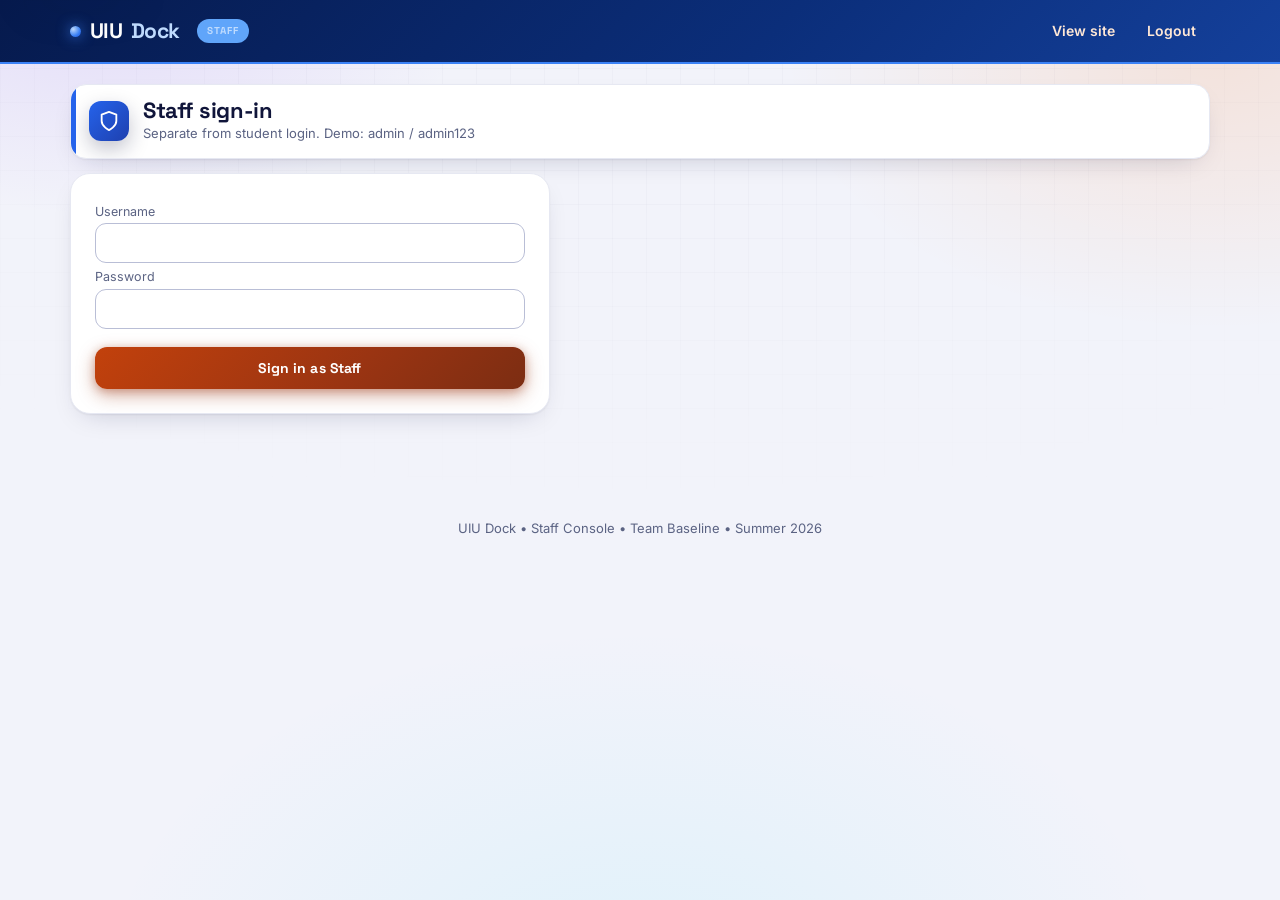
==== frontend/admin.html @ cf9f7a95 "Initial commit: UIU Dock frontend prototype + docs" ====
<!DOCTYPE html><html lang="en"><head><meta charset="UTF-8"><meta name="viewport" content="width=device-width,initial-scale=1">
<title>Staff Console - UIU Dock</title>
<meta name="description" content="Separate staff console for UIU Dock moderation.">
<meta name="theme-color" content="#061A4D">
<link rel="preconnect" href="https://fonts.googleapis.com"><link rel="preconnect" href="https://fonts.gstatic.com" crossorigin>
<link href="https://fonts.googleapis.com/css2?family=Inter:wght@400;500;600;700&family=Space+Grotesk:wght@500;600;700&display=swap" rel="stylesheet">
<link rel="stylesheet" href="css/styles.css"></head><body class="pg-admin">
<a class="skip-link" href="#main">Skip to content</a>
<header class="topbar"><div class="topbar-inner"><div class="logo">UIU <span>Dock</span><span class="staff-tag">Staff</span></div>
<button class="nav-toggle" onclick="toggleNav()" aria-label="Toggle navigation" aria-expanded="false" aria-controls="mainNav">☰ Menu</button>
<nav class="nav" id="mainNav" aria-label="Staff"><a href="index.html">View site</a><a href="admin.html" class="active" aria-current="page">Console</a><a href="#" onclick="doLogout();return false;">Logout</a></nav></div></header>
<main class="wrap" id="main">
<div id="gate"></div>
<div id="dash" style="display:none">
<div class="page-head"><div class="icon-badge ib-admin"><svg viewBox="0 0 24 24" fill="none" stroke="currentColor" stroke-width="2" stroke-linecap="round" stroke-linejoin="round"><path d="M12 22s8-4 8-10V5l-8-3-8 3v7c0 6 8 10 8 10z"/></svg></div><div><h1>Staff Console</h1><p class="meta" id="who"></p></div></div>
<div class="admin-tabs" role="tablist" aria-label="Moderation areas">
<button data-tab="overview" class="active" onclick="tab('overview')">Overview</button>
<button data-tab="resources" onclick="tab('resources')">Resources <span class="count" id="cRes">0</span></button>
<button data-tab="rooms" onclick="tab('rooms')">Study Rooms <span class="count" id="cRoom">0</span></button>
<button data-tab="chats" onclick="tab('chats')">Help Chats <span class="count" id="cChat">0</span></button>
<button data-tab="reports" onclick="tab('reports')">Reports <span class="count" id="cRep">0</span></button>
<button data-tab="users" onclick="tab('users')">Users <span class="count" id="cUser">0</span></button>
</div>
<section class="admin-pane active" id="pane-overview">
<h2>Overview</h2>
<div class="stat-grid" id="stats" data-reveal></div>
<h2>Needs attention</h2>
<div class="att-grid" id="att"></div>
<h2>Recent activity</h2>
<ul class="recent-list" id="recent"></ul>
<h2>Trust &amp; safety</h2>
<div class="att-grid" id="safety"></div>
<div class="undo-row" style="margin-top:14px"><button class="btn ghost" onclick="askReset()">Reset Demo Data</button></div>
</section>
<section class="admin-pane" id="pane-resources">
<h2>Resource moderation</h2>
<p class="meta">Approve student uploads, remove outdated content.</p>
<h2>Pending uploads</h2>
<div class="tbl-wrap"><table class="tbl"><caption>Student uploads awaiting approval</caption><thead><tr><th scope="col">Title</th><th scope="col">Course</th><th scope="col">By</th><th scope="col">Action</th></tr></thead><tbody id="mod"></tbody></table></div>
<h2>Published resources</h2>
<div class="tbl-wrap"><table class="tbl"><caption>Live resources — remove outdated or reported items</caption><thead><tr><th scope="col">Title</th><th scope="col">Course</th><th scope="col">By</th><th scope="col">⬇</th><th scope="col">Action</th></tr></thead><tbody id="all"></tbody></table></div>
</section>
<section class="admin-pane" id="pane-rooms">
<h2>Study room moderation</h2>
<p class="meta">Close full, stale or reported rooms.</p>
<div class="tbl-wrap"><table class="tbl"><caption>All study rooms</caption><thead><tr><th scope="col">Topic</th><th scope="col">Course</th><th scope="col">Host</th><th scope="col">Joined</th><th scope="col">Action</th></tr></thead><tbody id="roomRows"></tbody></table></div>
</section>
<section class="admin-pane" id="pane-chats">
<h2>Help chat moderation</h2>
<p class="meta">Flagged messages first — review, remove, ban, mute or dismiss. Full per-course history below.</p>
<div id="flagCards"></div>
<h2>All course chats</h2>
<div id="chatMods"></div>
</section>
<section class="admin-pane" id="pane-reports">
<h2>Reports inbox</h2>
<p class="meta">Filed by students from Resources, Rooms and Help Chats.</p>
<div class="tbl-wrap"><table class="tbl"><caption>Student reports</caption><thead><tr><th scope="col">Kind</th><th scope="col">Item</th><th scope="col">By</th><th scope="col">Reason</th><th scope="col">Status</th><th scope="col">Action</th></tr></thead><tbody id="repRows"></tbody></table></div>
</section>
<section class="admin-pane" id="pane-users">
<h2>User moderation</h2>
<p class="meta">Suspend abusers (blocks uploads, joins, chat) or wipe a user's content.</p>
<div class="tbl-wrap"><table class="tbl"><caption>Contributors seen in demo data</caption><thead><tr><th scope="col">Name</th><th scope="col">Resources</th><th scope="col">Rooms</th><th scope="col">Msgs</th><th scope="col">Status</th><th scope="col">Action</th></tr></thead><tbody id="userRows"></tbody></table></div>
</section>
</div></main>
<div class="footer">UIU Dock • Staff Console • Team Baseline • Summer 2026</div><div class="toast" id="toast" role="status" aria-live="polite"></div>
<script src="js/seed.js"></script><script src="js/store.js"></script>
<script>document.documentElement.classList.add('js');
let db=getDB(),lastDeleted=null;
function tab(name){
  document.querySelectorAll('.admin-tabs button').forEach(b=>b.classList.toggle('active',b.dataset.tab===name));
  document.querySelectorAll('.admin-pane').forEach(p=>p.classList.toggle('active',p.id==='pane-'+name));
}
function paint(){
  db=getDB();
  const gate=document.getElementById('gate'),dash=document.getElementById('dash');
  if(isAdmin()){
    gate.innerHTML='';dash.style.display='block';
    document.getElementById('who').textContent='Signed in as Administrator (staff only).';
    renderAll();
  } else if(db.user&&db.user.role==='student'){
    dash.style.display='none';
    gate.innerHTML=`<div class="page-head"><div class="icon-badge ib-admin"><svg viewBox="0 0 24 24" fill="none" stroke="currentColor" stroke-width="2" stroke-linecap="round" stroke-linejoin="round"><path d="M12 22s8-4 8-10V5l-8-3-8 3v7c0 6 8 10 8 10z"/></svg></div><div><h1>Restricted</h1><p class="meta">Students cannot access the staff console.</p></div></div>
    <div class="empty"><h2>Access denied</h2><p>Your student account (${escapeHTML(db.user.name)}) has no staff access.</p><a class="btn" href="index.html">Back to Home</a> <button class="btn ghost" onclick="doSwitch()">Switch account</button></div>`;
  } else {
    dash.style.display='none';
    gate.innerHTML=`<div class="page-head"><div class="icon-badge ib-admin"><svg viewBox="0 0 24 24" fill="none" stroke="currentColor" stroke-width="2" stroke-linecap="round" stroke-linejoin="round"><path d="M12 22s8-4 8-10V5l-8-3-8 3v7c0 6 8 10 8 10z"/></svg></div><div><h1>Staff sign-in</h1><p class="meta">Separate from student login. Demo: admin / admin123</p></div></div>
    <div class="card" style="max-width:480px"><label class="meta" for="au">Username</label><input id="au" autocomplete="username"><div class="err" id="eA"></div>
    <label class="meta" for="ap">Password</label><input id="ap" type="password" autocomplete="current-password"><div class="err" id="eP"></div>
    <div class="modal-actions"><button class="btn btn-block" onclick="doAdminLogin()">Sign in as Staff</button></div></div>`;
  }
}
function doAdminLogin(){const u=document.getElementById('au').value.trim(),p=document.getElementById('ap').value;
  showErr('eA',u?'':'Enter username.');showErr('eP',p?'':'Enter password.');if(!u||!p)return;
  if(adminLogin(u,p)){toast('Welcome, Staff');paint();}else{showErr('eP','Invalid staff credentials.');}}
function counts(){
  const pend=db.resources.filter(r=>r.status==='pending').length;
  const open=db.reports.filter(r=>r.status==='open').length;
  const msgs=Object.values(db.msgs).flat().length;
  document.getElementById('cRes').textContent=pend;
  document.getElementById('cRoom').textContent=db.rooms.length;
  document.getElementById('cChat').textContent=msgs;
  document.getElementById('cRep').textContent=open;
  document.getElementById('cUser').textContent=collectUsers().length;
}
function renderAll(){
  db=getDB();if(!isAdmin())return;counts();
  const totDl=db.resources.reduce((s,r)=>s+r.dl,0);
  document.getElementById('stats').innerHTML=`<div class="stat"><b>${db.resources.length}</b><small>Resources</small></div><div class="stat"><b>${totDl}</b><small>Downloads</small></div><div class="stat"><b>${db.rooms.length}</b><small>Rooms</small></div><div class="stat"><b>${Object.values(db.msgs).flat().length}</b><small>Chat Msgs</small></div>`;
  const pendN=db.resources.filter(r=>r.status==='pending').length;
  const openN=db.reports.filter(r=>r.status==='open').length;
  const mutedN=Object.keys(db.muted||{}).filter(k=>isMuted(k)).length;
  document.getElementById('att').innerHTML=`
   <div class="att-card"><b>${pendN}</b><small>Pending uploads</small><br><button class="btn small" onclick="tab('resources')">Review →</button></div>
   <div class="att-card"><b>${openN}</b><small>Open reports</small><br><button class="btn small" onclick="tab('reports')">Open inbox →</button></div>
   <div class="att-card"><b>${db.suspended.length+mutedN}</b><small>Suspended / muted users</small><br><button class="btn small" onclick="tab('users')">Manage →</button></div>`;
  const recent=[];
  [...db.resources].slice(-3).reverse().forEach(r=>recent.push(`<b>${escapeHTML(r.t)}</b> <small>resource by ${escapeHTML(r.by)} • ${escapeHTML(r.status)}</small>`));
  [...db.rooms].slice(-2).reverse().forEach(r=>recent.push(`<b>${escapeHTML(r.t)}</b> <small>room by ${escapeHTML(r.host)} • ${r.joined}/${r.cap}</small>`));
  [...db.reports].slice(0,2).forEach(r=>recent.push(`<b>Report</b> <small>${escapeHTML(r.kind)} — ${escapeHTML(r.label)} (${escapeHTML(r.status)})</small>`));
  document.getElementById('recent').innerHTML=recent.map(x=>`<li>${x}</li>`).join('')||'<li>No activity yet.</li>';
  const flaggedNames=[...new Set(db.reports.filter(r=>r.status==='open'&&r.kind==='message').map(r=>offenderOf(r).name))];
  document.getElementById('safety').innerHTML=`
   <div class="att-card"><b>${flaggedNames.length}</b><small>Flagged chatters</small><br><button class="btn small" onclick="tab('chats')">Moderate →</button></div>
   <div class="att-card"><b>${mutedN}</b><small>Muted (timed)</small><br><button class="btn small" onclick="tab('users')">Review →</button></div>
   <div class="att-card"><b>${db.audit.length}</b><small>Audit log entries</small><br><button class="btn small" onclick="tab('chats')">View trails →</button></div>`;
  renderFlags();
  const pend=db.resources.filter(r=>r.status==='pending');
  document.getElementById('mod').innerHTML=pend.map(r=>`<tr><td>${escapeHTML(r.t)}</td><td>${escapeHTML(r.c)}</td><td>${escapeHTML(r.by)}</td><td class="mod-row"><button class="btn small" onclick="ap(${r.id})">Approve</button> <button class="btn small ghost" onclick="askRj(${r.id})">Reject</button></td></tr>`).join('')||'<tr><td colspan="4">Queue empty — student uploads will appear here.</td></tr>';
  const live=db.resources.filter(r=>r.status==='approved');
  document.getElementById('all').innerHTML=live.map(r=>`<tr><td>${escapeHTML(r.t)}</td><td>${escapeHTML(r.c)}</td><td>${escapeHTML(r.by)}</td><td>${r.dl}</td><td class="mod-row"><button class="btn small ghost" onclick="delRes(${r.id})">Remove</button></td></tr>`).join('')||'<tr><td colspan="5">No published resources.</td></tr>';
  document.getElementById('roomRows').innerHTML=db.rooms.map(r=>`<tr><td>${escapeHTML(r.t)}</td><td>${escapeHTML(r.c)}</td><td>${escapeHTML(r.host)}</td><td>${r.joined}/${r.cap}</td><td class="mod-row"><button class="btn small ghost" onclick="delRoom(${r.id})">Close room</button></td></tr>`).join('')||'<tr><td colspan="5">No rooms.</td></tr>';
  document.getElementById('chatMods').innerHTML=db.courses.map(c=>{
    const list=db.msgs[c.code]||[];
    return `<details class="chat-mod"><summary>${escapeHTML(c.code)} — ${escapeHTML(c.title)} (${list.length} msgs)</summary>
    ${list.map(m=>msgCard(c.code,m)).join('')||'<div class="empty"><h2>No messages</h2><p>Nothing in this course chat yet.</p></div>'}
    ${list.length?`<div style="padding:4px 14px 14px"><button class="btn small ghost" onclick="clearChat('${c.code}')">Clear whole chat</button></div>`:''}</details>`;
  }).join('');
function msgCard(course,m){
  const acc=db.accounts.find(a=>a.name.toLowerCase()===String(m.u).toLowerCase());
  const trust=trustOf(m.u);
  const logs=db.audit.filter(a=>(a.target||'').toLowerCase().indexOf(String(m.u).toLowerCase())>-1);
  return `<div class="flag-card slim">
   <div class="flag-user"><span class="avatar">${escapeHTML(String(m.u).trim().charAt(0).toUpperCase())}</span>
    <span class="flag-name">${escapeHTML(m.u)}</span><span class="flag-alias">(${acc?'SID: '+escapeHTML(acc.sid):'Unverified alias'})</span><span class="flag-trust">Trust Score: ${trust}/100</span><span class="flag-time">${escapeHTML(m.t)}</span></div>
   <div class="flag-quote">${escapeHTML(m.x)}</div>
   <div class="flag-actions">
    <button class="btn small" onclick="delMsg('${course}','${m.id}')">Remove Message</button>
    <button class="btn small navy" onclick="banUserMsg('${course}','${m.id}')">Ban ${escapeHTML(String(m.u).split(' ')[0])}</button>
    <button class="btn small pale" onclick="muteUserMsg('${course}','${m.id}')">Mute (7 Days)</button>
   </div>
   <details class="audit-logs"><summary>Audit Trail (${logs.length} log${logs.length===1?'':'s'})</summary>
    <ul>${logs.map(l=>`<li><b>${escapeHTML(l.action)}</b> — ${escapeHTML(l.target)} <small>• ${escapeHTML(l.by)} • ${escapeHTML(l.at)}</small></li>`).join('')||'<li>No logs for this user yet.</li>'}</ul>
   </details></div>`;
}
function banUserMsg(course,id){const m=(db.msgs[course]||[]).find(x=>String(x.id)===String(id));if(!m)return;
  if(!confirm('Ban '+m.u+'? They lose upload/join/chat access.'))return;
  if(!db.suspended.includes(m.u))db.suspended.push(m.u);
  logAudit('Banned user',m.u+' @ '+course);saveDB(db);renderAll();toast(m.u+' banned');}
function muteUserMsg(course,id){const m=(db.msgs[course]||[]).find(x=>String(x.id)===String(id));if(!m)return;
  if(!confirm('Mute '+m.u+' for 7 days? They can read but not send.'))return;
  muteUser(m.u,7);saveDB(db);renderAll();toast(m.u+' muted 7 days');}
  document.getElementById('repRows').innerHTML=db.reports.map(r=>`<tr class="${r.status==='open'?'report-open':'report-done'}"><td>${escapeHTML(r.kind)}</td><td>${escapeHTML(r.label)}${r.course?' ('+escapeHTML(r.course)+')':''}</td><td>${escapeHTML(r.by)}</td><td>${escapeHTML(r.reason)}</td><td><span class="badge ${r.status==='open'?'pend':'ok'}">${escapeHTML(r.status)}</span></td><td class="mod-row">${r.status==='open'?`<button class="btn small" onclick="resolveRep('${r.id}')">Resolve</button>`:''}<button class="btn small ghost" onclick="delRep('${r.id}')">Delete</button></td></tr>`).join('')||'<tr><td colspan="6">No reports. Students can file them from Resources, Rooms and Help Chats.</td></tr>';
  const users=collectUsers();
  document.getElementById('userRows').innerHTML=users.map(u=>{const susp=db.suspended.includes(u.name);
    return `<tr><td>${escapeHTML(u.name)}</td><td>${u.res}</td><td>${u.rooms}</td><td>${u.msgs}</td><td><span class="badge ${susp?'pend':'ok'}">${susp?'suspended':'active'}</span></td><td class="mod-row">${susp?`<button class="btn small" onclick="unsuspend('${escapeHTML(u.name)}')">Unsuspend</button>`:`<button class="btn small ghost" onclick="suspend('${escapeHTML(u.name)}')">Suspend</button>`} <button class="btn small ghost" onclick="wipeUser('${escapeHTML(u.name)}')">Wipe content</button></td></tr>`;}).join('')||'<tr><td colspan="6">No contributors yet.</td></tr>';
}
function collectUsers(){
  const map={};
  db.resources.forEach(r=>{map[r.by]=map[r.by]||{name:r.by,res:0,rooms:0,msgs:0};map[r.by].res++;});
  db.rooms.forEach(r=>{map[r.host]=map[r.host]||{name:r.host,res:0,rooms:0,msgs:0};map[r.host].rooms++;});
  Object.values(db.msgs).flat().forEach(m=>{map[m.u]=map[m.u]||{name:m.u,res:0,rooms:0,msgs:0};map[m.u].msgs++;});
  return Object.values(map).filter(u=>u.name!=='Administrator').sort((a,b)=>(b.res+b.rooms+b.msgs)-(a.res+a.rooms+a.msgs));
}
let flagCache=[];
function offenderOf(rep){
  const list=db.msgs[rep.course]||[];
  const m=rep.refId!=null?list.find(x=>String(x.id)===String(rep.refId)):null;
  if(m)return {name:m.u,text:m.x};
  const name=(rep.label||'Unknown').split(':')[0].trim()||'Unknown';
  return {name,text:(rep.label||'').split(':').slice(1).join(':').trim()||rep.label};
}
function flagCategory(reason){
  const s=(reason||'').toLowerCase();
  if(/leak|cheat|dishonest|exam|unfair|plagiar|answer key/.test(s))return 'ACADEMIC DISHONESTY & UNFAIR MEANS';
  if(/spam|advert|promo|telegram|dm me/.test(s))return 'SPAM & SOLICITATION';
  if(/abus|harass|hate|threat|slur/.test(s))return 'HARASSMENT & ABUSE';
  return 'FLAGGED CONTENT';
}
function renderFlags(){
  const groups={};
  db.reports.filter(r=>r.status==='open'&&r.kind==='message').forEach(r=>{
    const key=(r.course||'?')+'|'+(r.refId!=null?r.refId:r.label);
    (groups[key]=groups[key]||{course:r.course,refId:r.refId,items:[]}).items.push(r);
  });
  flagCache=Object.values(groups);
  document.getElementById('flagCards').innerHTML=flagCache.map((g,i)=>{
    const o=offenderOf(g.items[0]);
    const acc=db.accounts.find(a=>a.name.toLowerCase()===o.name.toLowerCase());
    const trust=trustOf(o.name);
    const when=g.items.map(x=>x.at).filter(Boolean).pop()||'recently';
    const logs=db.audit.filter(a=>(a.target||'').toLowerCase().indexOf(o.name.toLowerCase())>-1);
    return `<div class="flag-card">
     <div class="flag-head"><span class="flag-cat">⚠ REPORT: ${flagCategory(g.items[0].reason)}</span><span class="flag-n">${g.items.length} Flag Report${g.items.length>1?'s':''}</span><span class="flag-time">${escapeHTML(when)}</span></div>
     <div class="flag-user"><span class="flag-noentry"><svg viewBox="0 0 24 24" fill="none" stroke="currentColor" stroke-width="2" stroke-linecap="round" stroke-linejoin="round"><circle cx="12" cy="12" r="10"/><line x1="4.9" y1="4.9" x2="19.1" y2="19.1"/></svg></span>
      <span class="flag-name">${escapeHTML(o.name)}</span><span class="flag-alias">(${acc?'SID: '+escapeHTML(acc.sid):'Unverified alias'})</span><span class="flag-trust">Trust Score: ${trust}/100</span></div>
     <div class="flag-quote">${escapeHTML(o.text||'(message unavailable)')}</div>
     <div class="flag-actions">
      <button class="btn small" onclick="flagRemove(${i})">Remove Message</button>
      <button class="btn small navy" onclick="flagBan(${i})">Ban ${escapeHTML(o.name.split(' ')[0])}</button>
      <button class="btn small pale" onclick="flagMute(${i})">Mute (7 Days)</button>
      <button class="btn small linklike" onclick="flagDismiss(${i})">Dismiss False Alarm</button>
     </div>
     <details class="audit-logs"><summary>Audit Trail (${logs.length} log${logs.length===1?'':'s'})</summary>
      <ul>${logs.map(l=>`<li><b>${escapeHTML(l.action)}</b> — ${escapeHTML(l.target)} <small>• ${escapeHTML(l.by)} • ${escapeHTML(l.at)}</small></li>`).join('')||'<li>No logs for this user yet.</li>'}</ul>
     </details></div>`;
  }).join('')||'<div class="empty"><h2>No flagged messages</h2><p>Student reports on chat messages will appear here as review cards.</p></div>';
}
function flagResolveGroup(g){g.items.forEach(r=>{const x=db.reports.find(y=>String(y.id)===String(r.id));if(x)x.status='resolved';});}
function flagRemove(i){const g=flagCache[i];if(!g)return;const o=offenderOf(g.items[0]);
  if(!confirm('Remove this message from '+(g.course||'chat')+'?'))return;
  if(g.refId!=null&&db.msgs[g.course])db.msgs[g.course]=db.msgs[g.course].filter(x=>String(x.id)!==String(g.refId));
  flagResolveGroup(g);logAudit('Removed flagged message',o.name+' @ '+(g.course||''));saveDB(db);renderAll();toast('Message removed');}
function flagBan(i){const g=flagCache[i];if(!g)return;const o=offenderOf(g.items[0]);
  if(!confirm('Ban '+o.name+'? They lose upload/join/chat access.'))return;
  if(!db.suspended.includes(o.name))db.suspended.push(o.name);
  flagResolveGroup(g);logAudit('Banned user',o.name+' @ '+(g.course||''));saveDB(db);renderAll();toast(o.name+' banned');}
function flagMute(i){const g=flagCache[i];if(!g)return;const o=offenderOf(g.items[0]);
  if(!confirm('Mute '+o.name+' for 7 days? They can read but not send.'))return;
  muteUser(o.name,7);flagResolveGroup(g);saveDB(db);renderAll();toast(o.name+' muted 7 days');}
function flagDismiss(i){const g=flagCache[i];if(!g)return;const o=offenderOf(g.items[0]);
  flagResolveGroup(g);logAudit('Dismissed false alarm',o.name+' @ '+(g.course||''));saveDB(db);renderAll();toast('Dismissed as false alarm');}
function ap(id){const r=db.resources.find(x=>x.id===id);if(!r)return;r.status='approved';logAudit('Approved resource',r.t+' ('+r.c+')');saveDB(db);renderAll();toast('Approved');}
function askRj(id){const r=db.resources.find(x=>x.id===id);if(!r)return;if(!confirm('Reject and remove "'+r.t+'"?'))return;
  db.resources=db.resources.filter(x=>x.id!==id);logAudit('Rejected resource',r.t+' ('+r.c+')');saveDB(db);renderAll();toast('Rejected/removed');}
function delRes(id){const r=db.resources.find(x=>x.id===id);if(!r)return;if(!confirm('Remove "'+r.t+'" from the hub?'))return;
  lastDeleted={type:'res',item:r};db.resources=db.resources.filter(x=>x.id!==id);logAudit('Removed resource',r.t);saveDB(db);renderAll();toast('Resource removed',undoDel);}
function delRoom(id){const r=db.rooms.find(x=>x.id===id);if(!r)return;if(!confirm('Close room "'+r.t+'"? Members lose access.'))return;
  lastDeleted={type:'room',item:r};db.rooms=db.rooms.filter(x=>x.id!==id);logAudit('Closed room',r.t+' ('+r.c+')');saveDB(db);renderAll();toast('Room closed',undoDel);}
function delMsg(course,id){const list=db.msgs[course]||[];const m=list.find(x=>String(x.id)===String(id));if(!m)return;if(!confirm('Delete this message from '+course+'?'))return;
  db.msgs[course]=list.filter(x=>String(x.id)!==String(id));logAudit('Removed message',m.u+' @ '+course);saveDB(db);renderAll();toast('Message deleted');}
function clearChat(course){if(!confirm('Clear ALL messages in '+course+'?'))return;
  db.msgs[course]=[];logAudit('Cleared chat',course);saveDB(db);renderAll();toast('Chat cleared');}
function resolveRep(id){const r=db.reports.find(x=>String(x.id)===String(id));if(r){r.status='resolved';logAudit('Resolved report',r.kind+': '+r.label);saveDB(db);renderAll();}}
function delRep(id){db.reports=db.reports.filter(x=>String(x.id)!==String(id));saveDB(db);renderAll();}
function suspend(name){if(!confirm('Suspend '+name+'? They cannot upload, join or chat.'))return;
  if(!db.suspended.includes(name))db.suspended.push(name);logAudit('Suspended user',name);saveDB(db);renderAll();toast(name+' suspended');}
function unsuspend(name){db.suspended=db.suspended.filter(x=>x!==name);logAudit('Reinstated user',name);saveDB(db);renderAll();toast(name+' reinstated');}
function wipeUser(name){if(!confirm('Delete ALL content by '+name+' (resources, rooms, messages)?'))return;
  lastDeleted={type:'user',name,snapshot:JSON.stringify(db)};db.resources=db.resources.filter(r=>r.by!==name);
  db.rooms=db.rooms.filter(r=>r.host!==name);
  Object.keys(db.msgs).forEach(c=>{db.msgs[c]=db.msgs[c].filter(m=>m.u!==name);});
  saveDB(db);renderAll();toast('Content wiped',undoDel);}
function undoDel(){if(!lastDeleted)return;
  if(lastDeleted.type==='res')db.resources.unshift(lastDeleted.item);
  else if(lastDeleted.type==='room')db.rooms.unshift(lastDeleted.item);
  else if(lastDeleted.type==='user'){const s=JSON.parse(lastDeleted.snapshot);db.resources=s.resources;db.rooms=s.rooms;db.msgs=s.msgs;}
  lastDeleted=null;saveDB(db);renderAll();}
function doLogout(){logout();location.href='index.html';}
function doSwitch(){logout();paint();window.scrollTo(0,0);}
function askReset(){if(!isAdmin())return;if(!confirm('Reset all demo data? This clears LocalStorage.'))return;localStorage.removeItem('uiu_dock_v1');location.reload();}
paint();
const io=new IntersectionObserver(es=>es.forEach(e=>{if(e.isIntersecting){e.target.classList.add('in');io.unobserve(e.target);}}),{threshold:.1});
document.querySelectorAll('[data-reveal]').forEach(el=>io.observe(el));
</script></body></html>
---- frontend/css/styles.css ----
/* UIU Dock — Aurora Dock world. Deep navy + aurora mesh, glass topbar, glowing CTAs. */
:root{
  --navy-950:#070B1F; --navy-900:#0B1026; --navy-800:#151C42; --navy-700:#1E2660;
  --ink:#10153A; --ink2:#2A3160; --muted:#5B6383; --line:#E6E8F2;
  --bg:#F2F3FA; --card:#FFFFFF;
  --orange:#FF6A00; --orange-2:#FF3D5A; --orange-btn:#D9480F; --orange-btn-h:#A63608;
  --violet:#7C3AED; --cyan:#38E1FF; --peach:#FFF3E8; --peach-line:#F5C99B;
  --accent-soft:#FFC79A;
  --radius:20px; --radius-s:14px;
  --ease:cubic-bezier(.16,1,.3,1);
  --dur-fast:150ms; --dur-state:220ms; --dur-view:380ms; --dur-focal:700ms;
  --shadow-s:0 1px 2px rgba(16,21,58,.06),0 10px 28px -14px rgba(16,21,58,.25);
  --shadow-m:0 2px 4px rgba(16,21,58,.06),0 20px 48px -18px rgba(16,21,58,.30);
  --shadow-glow:0 8px 24px rgba(255,106,0,.35),0 2px 8px rgba(255,61,90,.25);
}
*{box-sizing:border-box;margin:0;padding:0}
html{scroll-behavior:smooth}
html.js [data-reveal]{opacity:0;transform:translateY(16px);filter:blur(6px)}
html.js [data-reveal].in{opacity:1;transform:none;filter:blur(0);transition:opacity .6s var(--ease),transform .6s var(--ease),filter .6s var(--ease)}
body{font-family:'Inter','Segoe UI',system-ui,-apple-system,Roboto,Arial,sans-serif;background:var(--bg);color:var(--ink);line-height:1.6;min-height:100vh;position:relative}
h1,h2,h3,.logo,.btn{font-family:'Space Grotesk','Inter','Segoe UI',system-ui,sans-serif}
/* ambient aurora wash behind everything */
body::before{content:"";position:fixed;inset:0;z-index:-2;pointer-events:none;
  background:
    radial-gradient(640px 420px at 8% -4%,rgba(124,58,237,.14),transparent 60%),
    radial-gradient(720px 460px at 95% 6%,rgba(255,106,0,.12),transparent 60%),
    radial-gradient(900px 600px at 50% 110%,rgba(56,225,255,.10),transparent 60%),
    var(--bg);}
body::after{content:"";position:fixed;inset:0;z-index:-1;pointer-events:none;opacity:.5;
  background-image:linear-gradient(rgba(16,21,58,.045) 1px,transparent 1px),linear-gradient(90deg,rgba(16,21,58,.045) 1px,transparent 1px);
  background-size:34px 34px;mask-image:radial-gradient(90% 60% at 50% 0%,#000 30%,transparent 100%)}
a{color:inherit;text-decoration:none;text-underline-offset:3px}
::selection{background:var(--navy-900);color:#FFD9B5}
:focus-visible{outline:3px solid var(--orange);outline-offset:2px;border-radius:6px}
input,select,textarea{caret-color:var(--orange-btn)}
*::-webkit-scrollbar{width:10px;height:10px}
*::-webkit-scrollbar-thumb{background:#232B5E;border-radius:99px;border:2px solid var(--bg)}
*::-webkit-scrollbar-track{background:transparent}

/* ---------- topbar: solid UIU orange ---------- */
.topbar{background:#A63608;color:#fff;position:sticky;top:0;z-index:50;border-bottom:1px solid #7C2D12;transition:box-shadow var(--dur-state) var(--ease),background var(--dur-state) var(--ease)}
.topbar.scrolled{box-shadow:0 12px 32px rgba(124,45,18,.42)}
.topbar-inner{max-width:1180px;margin:auto;display:flex;align-items:center;gap:14px;padding:12px 20px}
.logo{font-weight:800;font-size:21px;letter-spacing:-.03em;display:flex;align-items:center;gap:9px;color:#fff}
.logo::before{content:"";width:11px;height:11px;border-radius:50%;background:#fff;box-shadow:0 0 0 4px rgba(255,255,255,.28)}
.logo span{color:#FFE4C7;font-weight:700}
.topbar :focus-visible{outline-color:#fff}
.nav{display:flex;gap:4px;margin-left:auto;flex-wrap:wrap;align-items:center}
.nav a{position:relative;padding:8px 14px;border-radius:99px;font-size:14px;font-weight:600;color:#FFE8D6;transition:background var(--dur-fast) var(--ease),color var(--dur-fast) var(--ease),transform var(--dur-fast) var(--ease)}
.nav a:hover{background:rgba(255,255,255,.16);color:#fff}
.nav a:active{transform:scale(.97)}
.nav a.active{background:rgba(255,255,255,.22);color:#fff;box-shadow:inset 0 0 0 1px rgba(255,255,255,.55)}
.nav a.active::after{content:"";position:absolute;left:50%;bottom:4px;transform:translateX(-50%);width:14px;height:3px;border-radius:99px;background:#fff}
.nav-toggle{display:none;background:rgba(255,255,255,.12);color:#fff;border:1px solid rgba(255,255,255,.35);border-radius:10px;padding:8px 12px;font-size:14px;margin-left:auto;cursor:pointer}

/* ---------- buttons ---------- */
.btn{display:inline-flex;align-items:center;gap:8px;background:linear-gradient(135deg,#C2410C 0%,#9A3412 60%,#7C2D12 100%);color:#fff;border:0;border-radius:12px;padding:12px 20px;font-weight:700;font-size:14px;letter-spacing:.01em;cursor:pointer;box-shadow:0 6px 18px rgba(154,52,18,.4),0 2px 8px rgba(154,52,18,.3);transition:transform var(--dur-fast) var(--ease),box-shadow var(--dur-fast) var(--ease),filter var(--dur-fast) var(--ease)}
.btn:hover{transform:translateY(-2px);filter:saturate(1.08);box-shadow:0 10px 26px rgba(154,52,18,.5),0 2px 8px rgba(154,52,18,.3)}
.btn:active{transform:translateY(0) scale(.98);box-shadow:0 4px 12px rgba(255,106,0,.3)}
.btn.ghost{background:#fff;color:var(--ink);border:1px solid var(--line);box-shadow:var(--shadow-s)}
.btn.ghost:hover{border-color:var(--peach-line);box-shadow:var(--shadow-m)}
.btn.light{background:rgba(255,255,255,.12);border:1px solid rgba(255,255,255,.25);box-shadow:none;backdrop-filter:blur(6px)}
.btn.light:hover{background:rgba(255,255,255,.2);box-shadow:0 10px 26px rgba(0,0,0,.3)}
.btn.small{padding:8px 14px;font-size:13px;border-radius:10px}
.btn:disabled{opacity:.55;cursor:not-allowed;transform:none!important}

/* ---------- layout ---------- */
.wrap{max-width:1180px;margin:auto;padding:36px 20px 70px}
.wrap h1{font-size:clamp(32px,4vw,46px);font-weight:700;letter-spacing:-.03em;line-height:1.06;margin:10px 0 8px;text-wrap:balance}
.wrap>h1+p.meta{font-size:15px;max-width:68ch;color:var(--muted)}
.wrap>h1::after{content:"";display:block;width:64px;height:5px;border-radius:99px;margin-top:12px;background:linear-gradient(90deg,var(--orange),var(--orange-2),var(--violet))}
.hero h1::after{display:none}
.wrap h2{font-size:22px;font-weight:700;letter-spacing:-.02em;margin:36px 0 12px;text-wrap:balance}

/* ---------- hero: aurora command deck ---------- */
.hero{position:relative;overflow:hidden;background:linear-gradient(160deg,#0A0F2B 0%,#141B4D 55%,#1D1450 100%);color:#fff;border-radius:26px;padding:56px 44px;display:grid;grid-template-columns:1.12fr .88fr;gap:36px;margin-bottom:30px;border:1px solid rgba(255,255,255,.1);box-shadow:0 30px 80px -20px rgba(7,11,31,.6);isolation:isolate}
.hero::before{content:"";position:absolute;inset:0;z-index:-1;
  background:
    radial-gradient(480px 340px at 12% 8%,rgba(255,106,0,.4),transparent 65%),
    radial-gradient(520px 380px at 85% 15%,rgba(124,58,237,.45),transparent 65%),
    radial-gradient(600px 420px at 55% 110%,rgba(56,225,255,.22),transparent 65%);}
.hero::after{content:"";position:absolute;inset:0;z-index:-1;opacity:.35;
  background-image:linear-gradient(rgba(255,255,255,.07) 1px,transparent 1px),linear-gradient(90deg,rgba(255,255,255,.07) 1px,transparent 1px);
  background-size:32px 32px;mask-image:radial-gradient(80% 90% at 30% 20%,#000,transparent 75%)}
.hero-spot{position:absolute;inset:0;z-index:0;pointer-events:none;opacity:0;transition:opacity .4s var(--ease);background:radial-gradient(320px 320px at var(--mx,30%) var(--my,30%),rgba(255,180,120,.22),transparent 65%)}
.hero:hover .hero-spot{opacity:1}
.orb{position:absolute;border-radius:50%;filter:blur(60px);z-index:0;pointer-events:none;mix-blend-mode:screen}
.orb-a{width:260px;height:260px;left:-60px;top:-70px;background:rgba(255,106,0,.5);animation:drift 13s ease-in-out infinite alternate}
.orb-b{width:320px;height:320px;right:-70px;top:6%;background:rgba(124,58,237,.5);animation:drift 17s ease-in-out infinite alternate-reverse}
.orb-c{width:200px;height:200px;left:44%;bottom:-80px;background:rgba(56,225,255,.32);animation:drift 15s ease-in-out infinite alternate}
@keyframes drift{from{transform:translate3d(0,0,0) scale(1)}to{transform:translate3d(36px,28px,0) scale(1.12)}}
.hero>div:first-child{position:relative;z-index:1;animation:dock-rise var(--dur-focal) var(--ease) both}
.hero h1{font-size:clamp(40px,5.2vw,64px);line-height:1;letter-spacing:-.04em;margin:0 0 14px;max-width:13ch}
.hero h1 span{color:#FFC79A}
.hero h1 em{font-style:normal;background:linear-gradient(92deg,#FFB25E,#FF5E3A 60%,#C86BFF);-webkit-background-clip:text;background-clip:text;color:transparent}
.hero p{color:#D6DAF5;max-width:54ch;font-size:16.5px}
.hero-cta{display:flex;gap:12px;flex-wrap:wrap;margin-top:22px}
.hero-meta{display:flex;align-items:center;gap:10px;flex-wrap:wrap;margin-top:20px;font-size:13px;color:#B9BFE3}
.live-dot{width:8px;height:8px;border-radius:50%;background:#4ADE80;box-shadow:0 0 0 4px rgba(74,222,128,.18),0 0 12px rgba(74,222,128,.8);animation:pulse-dot 2s ease-in-out infinite}
@keyframes pulse-dot{50%{box-shadow:0 0 0 7px rgba(74,222,128,.08),0 0 12px rgba(74,222,128,.8)}}
.hero-card{position:relative;z-index:1;background:#FFFFFF;color:var(--ink);border-radius:18px;padding:24px;box-shadow:0 24px 60px rgba(0,0,0,.35);backdrop-filter:blur(10px);animation:dock-settle var(--dur-focal) var(--ease) 90ms both;overflow:hidden}
.hero-card::before{content:"";position:absolute;top:0;left:24px;right:24px;height:2px;background:linear-gradient(90deg,var(--orange),var(--orange-2),var(--violet),var(--cyan));opacity:.8;border-radius:99px}
.hero-card h2{font-size:12px;font-weight:700;letter-spacing:.1em;text-transform:uppercase;color:var(--muted);margin:0 0 12px;display:flex;align-items:center;gap:8px}

/* status pill (not an eyebrow — used inline, never above a heading) */
.pill{display:inline-flex;align-items:center;gap:7px;background:#fff;border:1px solid var(--line);color:var(--ink2);font-size:12px;font-weight:700;letter-spacing:.02em;padding:7px 13px;border-radius:99px;box-shadow:var(--shadow-s)}
.pill i{width:7px;height:7px;border-radius:50%;background:var(--orange);box-shadow:0 0 10px rgba(255,106,0,.8);font-style:normal}

/* ---------- stats: connected instrument strip ---------- */
.stat-grid{display:grid;grid-template-columns:repeat(4,1fr);gap:0;margin:22px 0 10px;background:var(--card);border:1px solid var(--line);border-radius:18px;overflow:hidden;box-shadow:var(--shadow-s)}
.stat{padding:20px 22px;position:relative;background:var(--card)}
.stat+.stat{border-left:1px solid var(--line)}
.stat::after{content:"";position:absolute;left:22px;top:16px;width:26px;height:4px;border-radius:99px;background:linear-gradient(90deg,var(--orange),var(--orange-2));opacity:.9}
.stat:nth-child(2)::after{background:linear-gradient(90deg,var(--violet),#B388FF)}
.stat:nth-child(3)::after{background:linear-gradient(90deg,#0EA5E9,var(--cyan))}
.stat:nth-child(4)::after{background:linear-gradient(90deg,#10B981,#6EE7B7)}
.stat b{font-size:36px;font-weight:700;letter-spacing:-.03em;line-height:1;display:block;margin-top:10px;font-variant-numeric:tabular-nums}
.stat small{color:var(--muted);font-size:13px;font-weight:600}

/* ---------- pillars: three distinct instruments, not triplets ---------- */
.grid3{display:grid;grid-template-columns:repeat(3,1fr);gap:18px;margin-top:16px}
.card{background:var(--card);border:1px solid var(--line);border-radius:var(--radius);padding:24px;position:relative;overflow:hidden;box-shadow:var(--shadow-s);transition:transform 180ms var(--ease),box-shadow 180ms var(--ease),border-color 180ms var(--ease)}
.card::before{content:"";position:absolute;top:0;left:24px;right:24px;height:2px;border-radius:99px;opacity:.85}
.card.p-hub::before{background:linear-gradient(90deg,var(--orange),var(--orange-2))}
.card.p-room::before{background:linear-gradient(90deg,var(--violet),#B388FF)}
.card.p-help::before{background:linear-gradient(90deg,#0EA5E9,var(--cyan))}
.card:hover{transform:translateY(-4px);box-shadow:var(--shadow-m);border-color:#F3C79B}
.card h2,.card h3{font-size:19px;margin:0}
.card-head{display:flex;align-items:center;gap:13px;margin:4px 0 10px}
.card-head h2,.card-head h3{margin:0}
.card p{color:var(--ink2);font-size:14px;max-width:46ch}
.icon-badge{width:44px;height:44px;border-radius:13px;display:grid;place-items:center;color:#fff;box-shadow:0 8px 20px rgba(16,21,58,.25);flex:none}
.icon-badge svg{width:22px;height:22px}
.ib-hub{background:linear-gradient(135deg,#FF7A1A,#D63A4E)}
.ib-room{background:linear-gradient(135deg,#7C3AED,#4F46E5)}
.ib-help{background:linear-gradient(135deg,#0284C7,#22D3EE)}
.ib-admin{background:linear-gradient(135deg,#2563EB,#1E40AF)}
.card .mini-row{display:flex;gap:8px;flex-wrap:wrap;margin:12px 0 16px}

/* ---------- toolbar / inputs ---------- */
.toolbar{display:flex;gap:10px;flex-wrap:wrap;margin:16px 0;align-items:center}
.toolbar input{flex:1 1 180px;min-width:0}
.toolbar select{flex:0 1 200px;min-width:140px}
.toolbar .filters{flex:1;min-width:0}
input,select,textarea{border:1px solid #B9BED6;border-radius:11px;padding:11px 13px;font-size:14px;width:100%;background:#fff;color:var(--ink);transition:border-color var(--dur-fast) var(--ease),box-shadow var(--dur-fast) var(--ease)}
input:focus,select:focus,textarea:focus{border-color:var(--orange-btn);box-shadow:0 0 0 4px rgba(255,106,0,.18);outline:none}
input::placeholder,textarea::placeholder{color:#8A91B3}
.err{color:#B91C1C;font-size:13px;font-weight:600;margin-top:4px;display:none}
.err.show{display:block}
.filters{display:grid;grid-template-columns:2fr 1fr 1fr 1fr;gap:10px}
details.filters-box{background:#fff;border:1px solid var(--line);border-radius:14px;padding:12px 16px;margin:12px 0;box-shadow:var(--shadow-s)}
details.filters-box summary{cursor:pointer;font-weight:700;font-size:14px}

/* ---------- resource + room cards ---------- */
.res-grid{display:grid;grid-template-columns:repeat(3,1fr);gap:16px;margin-top:16px}
.res-card{background:#fff;border:1px solid var(--line);border-radius:18px;padding:20px;display:flex;flex-direction:column;gap:11px;box-shadow:var(--shadow-s);position:relative;overflow:hidden;transition:transform 180ms var(--ease),box-shadow 180ms var(--ease),border-color 180ms var(--ease)}
.res-card::before{content:"";position:absolute;top:0;left:20px;right:20px;height:2px;border-radius:99px;background:linear-gradient(90deg,var(--orange),var(--orange-2));opacity:0;transition:opacity 180ms var(--ease)}
.res-card:hover{transform:translateY(-4px);box-shadow:var(--shadow-m);border-color:#F3C79B}
.res-card:hover::before{opacity:1}
/* type identity: icon tile + tinted top edge per resource type */
.res-top{display:flex;align-items:center;gap:11px}
.t-ico{width:40px;height:40px;border-radius:12px;display:grid;place-items:center;color:#fff;flex-shrink:0;box-shadow:0 6px 16px rgba(16,21,58,.22)}
.t-ico svg{width:20px;height:20px}
.t-notes{--tc:#EA580C}.t-notes .t-ico{background:linear-gradient(135deg,#FB923C,#C2410C)}
.t-slides{--tc:#7C3AED}.t-slides .t-ico{background:linear-gradient(135deg,#A78BFA,#6D28D9)}
.t-past{--tc:#0F766E}.t-past .t-ico{background:linear-gradient(135deg,#2DD4BF,#0F766E)}
.t-lab{--tc:#0284C7}.t-lab .t-ico{background:linear-gradient(135deg,#38BDF8,#0369A1)}
.t-link{--tc:#DB2777}.t-link .t-ico{background:linear-gradient(135deg,#F472B6,#BE185D)}
.res-card.t-notes,.res-card.t-slides,.res-card.t-past,.res-card.t-lab,.res-card.t-link{border-top:3px solid var(--tc)}
.res-tags{display:flex;gap:6px;flex-wrap:wrap}
.ver{margin-left:auto;font-size:11px;font-weight:800;color:var(--muted);background:#F1F2F9;border-radius:99px;padding:3px 10px;white-space:nowrap}
.res-by{display:flex;align-items:center;gap:8px}
.avatar{width:26px;height:26px;border-radius:50%;background:var(--navy-900);color:#FFD9B5;font-size:11px;font-weight:800;display:grid;place-items:center;flex-shrink:0}
.res-stats{display:flex;gap:12px;font-size:12.5px;color:var(--muted);font-weight:600}
.res-stats .gold{color:#B45309}
.res-card h2,.res-card h3{font-size:17.5px;line-height:1.3;margin:0}
.tag{font-size:11px;font-weight:700;letter-spacing:.05em;text-transform:uppercase;background:var(--peach);border:1px solid var(--peach-line);color:#7C2D12;padding:4px 11px;border-radius:99px;display:inline-flex;align-items:center;gap:6px}
.tag::before{content:"";width:6px;height:6px;border-radius:50%;background:currentColor;opacity:.7}
.meta{font-size:12.5px;color:var(--muted)}
.actions{display:flex;gap:8px;margin-top:auto;flex-wrap:wrap}
.empty{background:#fff;border:1px dashed #B9BED6;border-radius:16px;padding:30px;text-align:center;margin-top:16px}
.empty h2{margin-bottom:4px}.empty p{color:var(--muted);font-size:14px;margin-bottom:14px}
.rooms-grid{display:grid;grid-template-columns:repeat(2,1fr);gap:16px;margin-top:16px}

/* ---------- modal / toast ---------- */
.modal-bg{position:fixed;inset:0;background:rgba(7,11,31,.6);backdrop-filter:blur(0px);display:flex;align-items:center;justify-content:center;padding:18px;z-index:99;opacity:0;visibility:hidden;pointer-events:none;transition:opacity var(--dur-view) var(--ease),visibility 0s linear var(--dur-view),backdrop-filter var(--dur-view) var(--ease)}
.modal-bg.open{display:flex;opacity:1;visibility:visible;pointer-events:auto;transition:opacity var(--dur-view) var(--ease),backdrop-filter var(--dur-view) var(--ease);backdrop-filter:blur(8px)}
.modal{background:#fff;border-radius:18px;max-width:560px;width:100%;padding:26px;box-shadow:0 32px 80px rgba(7,11,31,.45);border:1px solid var(--line);transform:translateY(16px) scale(.98);filter:blur(6px);opacity:0;transition:transform var(--dur-view) var(--ease),opacity var(--dur-view) var(--ease),filter var(--dur-view) var(--ease)}
.modal-bg.open .modal{transform:none;filter:blur(0);opacity:1}
.modal h2{margin:0 0 8px}.modal label{font-size:13px;font-weight:600;margin:12px 0 5px;display:block}

/* ---------- chat ---------- */
.chat-layout{display:grid;grid-template-columns:290px 1fr;gap:0;border:1px solid var(--line);border-radius:20px;overflow:hidden;background:#fff;min-height:560px;margin-top:16px;box-shadow:var(--shadow-m)}
.course-list{border-right:1px solid var(--line);background:linear-gradient(180deg,#FAFBFF,#F3F4FB);overflow:auto;max-height:640px;padding:8px}
.course-item{padding:13px 15px;border:0;border-radius:12px;cursor:pointer;background:none;width:100%;text-align:left;font:inherit;display:block;position:relative;transition:background 180ms var(--ease),transform 180ms var(--ease),box-shadow 180ms var(--ease)}
.course-item:hover{background:#fff;transform:translateX(2px);box-shadow:var(--shadow-s)}
.course-item:active{transform:scale(.99)}
.course-item.active{background:#fff;box-shadow:inset 0 0 0 1.5px var(--orange),var(--shadow-s)}
.course-item.active::after{content:"";position:absolute;right:12px;top:50%;transform:translateY(-50%);width:8px;height:8px;border-radius:50%;background:var(--orange);box-shadow:0 0 10px rgba(255,106,0,.8)}
.course-item b{font-size:14px;display:block}.course-item small{color:var(--muted)}
.chat-pane{display:flex;flex-direction:column;background:radial-gradient(500px 200px at 80% 0%,rgba(255,106,0,.07),transparent 70%),#fff}
.chat-head{padding:16px 20px;border-bottom:1px solid var(--peach-line);background:linear-gradient(180deg,#FFF7EE,#FFF1E2);transition:background var(--dur-state) var(--ease)}
.chat-head.swapped{animation:chat-swap 280ms var(--ease)}
.msgs{flex:1;padding:18px;overflow:auto;display:flex;flex-direction:column;gap:10px;max-height:460px}
.msg{max-width:76%;padding:10px 14px;border-radius:14px 14px 14px 5px;font-size:14px;background:#ECEEFA;color:#1A2049;box-shadow:0 2px 8px rgba(16,21,58,.08)}
.msg.me{align-self:flex-end;background:linear-gradient(135deg,#C2410C,#9A3412);color:#fff;border-radius:14px 14px 5px 14px;box-shadow:0 8px 20px rgba(154,52,18,.3)}
.msg small{display:block;font-size:11px;opacity:.8;margin-top:3px}
.chat-input{display:flex;gap:8px;padding:12px;border-top:1px solid var(--line);background:#fff}
.toast{position:fixed;bottom:22px;right:22px;background:var(--navy-900);color:#fff;padding:13px 18px;border-radius:12px;border:1px solid rgba(255,255,255,.12);z-index:200;max-width:min(420px,90vw);box-shadow:0 18px 44px rgba(7,11,31,.45);opacity:0;visibility:hidden;transform:translateY(10px) scale(.98);filter:blur(3px);transition:transform var(--dur-state) var(--ease),opacity var(--dur-state) var(--ease),filter var(--dur-state) var(--ease),visibility 0s linear var(--dur-state)}
.toast.show{opacity:1;visibility:visible;transform:none;filter:blur(0)}

/* ---------- tables / misc ---------- */
table.tbl{width:100%;border-collapse:collapse;font-size:14px;background:#fff}
.tbl-wrap{border:1px solid var(--line);border-radius:16px;overflow-x:auto;overflow-y:hidden;margin-top:10px;box-shadow:var(--shadow-s);-webkit-overflow-scrolling:touch}
.tbl-wrap table{min-width:560px}
.tbl th,.tbl td{padding:11px 14px;border-bottom:1px solid var(--line);text-align:left;font-variant-numeric:tabular-nums}
.tbl th{background:var(--navy-900);color:#fff;font-size:12px;text-transform:uppercase;letter-spacing:.06em}
.tbl caption{text-align:left;font-weight:700;padding:10px 14px;background:linear-gradient(90deg,#FFF3E8,#FFE4C7);color:#7C2D12;font-size:13px}
.tbl tbody tr{transition:background 120ms var(--ease)}
.tbl tbody tr:hover{background:var(--peach)}
.badge{font-size:11px;font-weight:700;padding:4px 11px;border-radius:99px;transition:background var(--dur-fast) var(--ease)}
.badge.ok{background:#DCFCE7;color:#14532D}.badge.pend{background:#FEF3C7;color:#78350F}
.footer{text-align:center;color:var(--muted);font-size:13px;padding:34px 18px}
.demo-note{background:#FFFBEB;border:1px dashed #B45309;border-radius:12px;padding:12px 16px;font-size:13px;margin:16px 0;color:#78350F}
.undo-row{display:flex;gap:10px;align-items:center;flex-wrap:wrap;margin-top:18px}
/* ---------- guests: blurred chat + gate banner ---------- */
body.guest .chat-layout{position:relative}
body.guest .msgs,body.guest .course-list{filter:blur(8px);pointer-events:none;user-select:none}
body.guest .chat-input{opacity:.5;pointer-events:none}
.guest-gate{display:none;background:linear-gradient(135deg,#0B1026,#1E2660);color:#fff;border-radius:16px;padding:22px 24px;margin:12px 0;align-items:center;gap:16px;flex-wrap:wrap;box-shadow:var(--shadow-m)}
body.guest .guest-gate{display:flex}
.guest-gate h2{color:#fff;margin:0 0 4px;font-size:18px}
.guest-gate p{color:#C9CDE8;font-size:14px;margin:0}
.guest-gate .btn{flex-shrink:0}
.hero-cta-row{margin-top:14px}
.skip-link{position:absolute;left:12px;top:-48px;z-index:100;background:#fff;color:var(--ink);font-weight:700;font-size:14px;padding:10px 16px;border-radius:10px;border:1px solid var(--line);box-shadow:var(--shadow-m);transition:top 160ms var(--ease)}
.skip-link:focus{top:12px}
.hero-course-row{padding:9px 0;border-bottom:1px solid var(--line)}
.modal-actions{display:flex;gap:10px;flex-wrap:wrap;margin-top:18px}
.btn-block{width:100%;justify-content:center}
.wrap-narrow{max-width:520px}
.msg-name{font-size:12px;display:block}
.chat-filters{display:flex;gap:10px;flex-wrap:wrap;margin:16px 0;align-items:center}
.chat-filters input{flex:1 1 220px;min-width:0}
.room-link{color:#1E2660;font-weight:600;text-decoration:underline;text-underline-offset:3px;overflow-wrap:anywhere}
.room-link:hover{color:var(--orange-btn)}

/* ---------- page head: compact, content-first (no tall banners on subpages) ---------- */
.page-head{display:flex;align-items:center;gap:14px;flex-wrap:wrap;background:var(--card);border:1px solid var(--line);border-radius:16px;padding:14px 18px;margin-bottom:14px;box-shadow:var(--shadow-s);position:relative;overflow:hidden}
.page-head::before{content:"";position:absolute;left:0;top:0;bottom:0;width:5px;background:var(--accent,var(--orange))}
.page-head h1{font-size:22px;margin:0;letter-spacing:-.02em}
.page-head h1::after{display:none}
.page-head .meta{font-size:13px;width:100%}
.page-head .hero-cta{margin-left:auto;display:flex;gap:8px;flex-wrap:wrap}
.page-head .icon-badge{width:40px;height:40px;border-radius:12px}
/* per-page identity */
body.pg-resources{--accent:#EA580C}
body.pg-rooms{--accent:#7C3AED}
body.pg-help{--accent:#0284C7}
body.pg-admin{--accent:#2563EB}
body.pg-login{--accent:#DB2777}
body.pg-rooms .res-card::before,body.pg-rooms .card::before{background:linear-gradient(90deg,#7C3AED,#B388FF)}
body.pg-help .chat-layout{border-top:3px solid #0284C7}
body.pg-admin .tbl th{background:#0B2E7A}
body.pg-login{background:radial-gradient(700px 400px at 50% -5%,rgba(219,39,119,.12),transparent 60%),radial-gradient(700px 420px at 90% 10%,rgba(124,58,237,.12),transparent 60%),var(--bg)}
body[class*="pg-"] .wrap{padding-top:20px}
body.pg-rooms .rooms-grid{grid-template-columns:1fr;max-width:760px}
/* rooms cards use the shared top-accent system (::before), no side border */
body.pg-rooms .card{border-left:1px solid var(--line)}
body.pg-rooms .card .actions{margin-top:14px}
body.pg-resources .res-grid{grid-template-columns:repeat(3,1fr)}
body.pg-resources .toolbar{position:sticky;top:60px;z-index:20;background:#fff;padding:8px 0}
body.pg-help .chat-layout{min-height:62vh}
body.pg-admin .stat-grid{grid-template-columns:repeat(4,1fr)}
body.pg-login .card{border-top:4px solid #DB2777}
/* ---------- staff shell: admin looks nothing like student ---------- */
body.pg-admin{background:linear-gradient(180deg,#061A4D 0%,#0B2E7A 180px,var(--bg) 420px)}
body.pg-admin .topbar{background:linear-gradient(135deg,#061A4D,#0B2E7A 60%,#14409B);border-bottom:2px solid #3B82F6}
body.pg-admin .logo span{color:#BFDBFE}
body.pg-admin .logo::before{background:radial-gradient(circle at 30% 30%,#BFDBFE,#3B82F6 60%,#1D4ED8);box-shadow:0 0 14px rgba(59,130,246,.9)}
.staff-tag{font-size:10px;font-weight:800;letter-spacing:.1em;text-transform:uppercase;background:#60A5FA;color:#061A4D;padding:4px 10px;border-radius:99px;margin-left:8px}
body.pg-admin .nav a.active{background:rgba(59,130,246,.2);box-shadow:inset 0 0 0 1px rgba(59,130,246,.55)}
body.pg-admin .nav a.active::after{background:linear-gradient(90deg,#3B82F6,#93C5FD)}
.admin-tabs{display:flex;gap:8px;flex-wrap:wrap;margin:14px 0}
.admin-tabs button{border:1px solid var(--line);background:#fff;border-radius:99px;padding:9px 16px;font:inherit;font-size:13px;font-weight:700;cursor:pointer;color:var(--ink2)}
.admin-tabs button.active{background:#0B3B37;color:#fff;border-color:#0B3B37}
.admin-tabs button .count{display:inline-block;min-width:22px;background:#BFDBFE;color:#1E40AF;border-radius:99px;font-size:11px;padding:1px 6px;margin-left:6px}
.admin-pane{display:none}.admin-pane.active{display:block;animation:page-in 300ms var(--ease) both}
.mod-row{display:flex;gap:8px;flex-wrap:wrap}
.chat-mod{border:1px solid var(--line);border-radius:14px;background:#fff;margin-bottom:12px;overflow:hidden}
.chat-mod summary{cursor:pointer;padding:12px 16px;font-weight:700;list-style:none}
.chat-mod summary::-webkit-details-marker{display:none}
.chat-mod .mod-msg{display:flex;gap:10px;align-items:flex-start;padding:10px 16px;border-top:1px solid var(--line);font-size:14px}
.chat-mod .mod-msg .txt{flex:1}
.chat-mod .mod-msg small{color:var(--muted)}
/* ---------- flag review cards (site palette: white + orange edge, navy badges) ---------- */
.flag-card{background:#fff;border:1px solid var(--line);border-top:3px solid var(--orange);border-radius:16px;padding:18px 20px;margin-bottom:14px;box-shadow:var(--shadow-s)}
.flag-card.slim{margin:10px 14px;padding:14px 16px}
.flag-head{display:flex;align-items:center;gap:10px;flex-wrap:wrap;font-size:13px}
.flag-cat{background:var(--navy-900);color:#fff;font-weight:800;letter-spacing:.02em;padding:5px 12px;border-radius:7px;font-size:12px}
.flag-n{color:var(--orange-btn-h);font-weight:700;font-family:ui-monospace,Menlo,Consolas,monospace}
.flag-time{margin-left:auto;color:var(--muted);font-family:ui-monospace,Menlo,Consolas,monospace;font-size:12.5px}
.flag-user{display:flex;align-items:center;gap:10px;margin:12px 0 10px;flex-wrap:wrap}
.flag-card.slim .flag-user{margin:0 0 8px}
.flag-noentry{width:38px;height:38px;border-radius:11px;background:var(--peach);color:var(--orange-btn-h);display:grid;place-items:center;flex-shrink:0}
.flag-noentry svg{width:20px;height:20px}
.flag-name{color:var(--ink);font-weight:800;font-size:15px}
.flag-alias{color:var(--muted);font-size:13px}
.flag-trust{background:var(--peach);border:1px solid var(--peach-line);color:#9A3412;font-weight:700;font-size:12.5px;padding:3px 10px;border-radius:7px}
.flag-quote{background:#F6F7FC;border:1px solid var(--line);border-radius:10px;padding:14px 16px;font-size:14px;color:var(--ink);margin-bottom:12px}
.flag-actions{display:flex;gap:8px;flex-wrap:wrap;align-items:center}
.btn.danger{background:linear-gradient(135deg,#DC2626,#991B1B)}
.btn.danger:hover{filter:saturate(1.1)}
.btn.navy{background:linear-gradient(135deg,#1E293B,#0F172A)}
.btn.pale{background:#fff;color:var(--ink);border:1px solid var(--line);box-shadow:none}
.btn.linklike{background:none;border:0;box-shadow:none;color:var(--ink2);font-weight:600;padding:8px 10px}
.audit-logs{margin-top:10px;background:#fff;border:1px solid var(--line);border-radius:10px;padding:10px 14px;font-size:13px}
.audit-logs summary{cursor:pointer;font-weight:700}
.audit-logs li{margin:6px 0 6px 18px;color:var(--ink2)}
.audit-logs small{color:var(--muted)}
/* ---------- overview extras ---------- */
.att-grid{display:grid;grid-template-columns:repeat(3,1fr);gap:14px;margin-top:12px}
.att-card{background:#fff;border:1px solid var(--line);border-radius:14px;padding:16px 18px;box-shadow:var(--shadow-s)}
.att-card b{font-size:26px;display:block;font-variant-numeric:tabular-nums}
.att-card small{color:var(--muted);font-weight:600}
.att-card .btn{margin-top:10px}
.recent-list{background:#fff;border:1px solid var(--line);border-radius:14px;padding:6px 18px;margin-top:10px}
.recent-list li{list-style:none;padding:9px 0;border-bottom:1px solid var(--line);font-size:13.5px}
.recent-list li:last-child{border-bottom:0}
.recent-list small{color:var(--muted)}
@media(max-width:900px){.att-grid{grid-template-columns:1fr}}
.report-open{border-left:4px solid #D97706}
.report-done{opacity:.6}
/* keep large aurora hero ONLY on landing */
.page-hero{position:relative;overflow:hidden;background:linear-gradient(160deg,#0A0F2B 0%,#141B4D 55%,#1D1450 100%);color:#fff;border-radius:22px;padding:34px 30px;margin-bottom:20px;border:1px solid rgba(255,255,255,.1);box-shadow:0 24px 60px -20px rgba(7,11,31,.55);isolation:isolate}
.page-hero::before{content:"";position:absolute;inset:0;z-index:0;background:radial-gradient(420px 280px at 10% 10%,rgba(255,106,0,.38),transparent 65%),radial-gradient(460px 320px at 88% 20%,rgba(124,58,237,.42),transparent 65%),radial-gradient(520px 360px at 55% 115%,rgba(56,225,255,.2),transparent 65%)}
.page-hero::after{content:"";position:absolute;inset:0;z-index:0;opacity:.3;background-image:linear-gradient(rgba(255,255,255,.07) 1px,transparent 1px),linear-gradient(90deg,rgba(255,255,255,.07) 1px,transparent 1px);background-size:30px 30px;mask-image:radial-gradient(75% 90% at 25% 20%,#000,transparent 78%)}
.page-hero>*{position:relative;z-index:1}
.page-hero h1{font-size:clamp(28px,3.6vw,40px);margin:12px 0 6px}
.page-hero h1::after{display:none}
.page-hero .meta{color:#C9CDE8;font-size:14px;max-width:70ch}
.page-hero .hero-cta{margin-top:16px}
.page-hero .orb-a{width:200px;height:200px}.page-hero .orb-b{width:260px;height:260px}.page-hero .orb-c{width:150px;height:150px}
.crumb{display:inline-flex;align-items:center;gap:8px;font-size:12px;font-weight:700;letter-spacing:.08em;text-transform:uppercase;color:#FFC79A;background:rgba(255,255,255,.08);border:1px solid rgba(255,255,255,.16);padding:6px 13px;border-radius:99px}
html.js .page-hero{animation:page-in 480ms var(--ease) both}

/* ---------- authored motion: one focal hero moment + quiet state feedback ---------- */
@keyframes dock-rise{from{opacity:0;transform:translateY(18px);filter:blur(8px)}to{opacity:1;transform:translateY(0);filter:blur(0)}}
@keyframes dock-settle{0%{opacity:0;transform:translateY(20px) scale(.985);filter:blur(10px)}60%{filter:blur(0)}100%{opacity:1;transform:none;filter:blur(0)}}
@keyframes page-in{from{opacity:0;transform:translateY(10px);filter:blur(4px)}to{opacity:1;transform:none;filter:blur(0)}}
@keyframes card-in{from{opacity:0;transform:translateY(12px) scale(.985);filter:blur(5px)}to{opacity:1;transform:none;filter:blur(0)}}
@keyframes msg-in{from{opacity:0;transform:translateY(8px) scale(.98);filter:blur(4px)}to{opacity:1;transform:none;filter:blur(0)}}
@keyframes chat-swap{from{opacity:.3;filter:blur(3px)}to{opacity:1;filter:blur(0)}}
.wrap>h1{animation:page-in 420ms var(--ease) both}
.wrap>h1+p.meta{animation:page-in 420ms var(--ease) 60ms both}
.res-grid>*,.rooms-grid>*,.stat-grid,.grid3>*{animation:card-in 380ms var(--ease) both}
.res-grid>*:nth-child(2){animation-delay:45ms}.res-grid>*:nth-child(3){animation-delay:90ms}.res-grid>*:nth-child(n+4){animation-delay:130ms}
.grid3>*:nth-child(2){animation-delay:70ms}.grid3>*:nth-child(3){animation-delay:140ms}
.msgs>.msg.fresh{animation:msg-in 240ms var(--ease) both}
.modal-bg.open .modal,.toast.show{will-change:transform,opacity}
@media(prefers-reduced-motion:reduce){
  html{scroll-behavior:auto}
  html.js [data-reveal]{opacity:1;transform:none;filter:none}
  .orb,.hero>div:first-child,.hero-card,.wrap>h1,.wrap>h1+p.meta,.res-grid>*,.rooms-grid>*,.grid3>*,.msgs>.msg.fresh,.chat-head.swapped,.live-dot{animation:none!important}
  .btn:hover,.card:hover,.res-card:hover,.course-item:hover{transform:none!important}
  *{transition-duration:1ms!important}
}
@media(max-width:900px){
  .hero{grid-template-columns:1fr;padding:34px 24px}
  .hero h1{font-size:clamp(34px,9vw,44px)}
  .stat-grid{grid-template-columns:1fr 1fr}
  .stat+.stat{border-left:0}.stat:nth-child(even){border-left:1px solid var(--line)}.stat:nth-child(n+3){border-top:1px solid var(--line)}
  .grid3,.res-grid,.rooms-grid{grid-template-columns:1fr}
  .filters{grid-template-columns:1fr}
  .chat-layout{grid-template-columns:1fr}.course-list{max-height:220px}
  .nav{display:none;width:100%;flex-direction:column;align-items:stretch}
  .nav.open{display:flex;animation:card-in 260ms var(--ease) both}
  .nav a{padding:12px 14px}
  .nav-toggle{display:block}
}
@media(max-width:560px){.stat-grid{grid-template-columns:1fr}.stat+.stat{border-left:0;border-top:1px solid var(--line)}}

/* ================= OVERDRIVE: Cinematic Dock =================
   One authored moment: page morph + hero aurora cinema.
   Everything else stays quiet. All enhancements degrade gracefully. */
@view-transition{navigation:auto}
:root{--modal-ox:50%;--modal-oy:22%}
.topbar{view-transition-name:topbar}
.hero{view-transition-name:hero}
.page-head{view-transition-name:page-head}
.hero-card{view-transition-name:hero-card}
/* cross-document root morph: fade + blur + settle (same-document VT uses same keyframes via JS wrapper) */
::view-transition-old(root){animation:vt-out var(--dur-view) var(--ease) both}
::view-transition-new(root){animation:vt-in var(--dur-view) var(--ease) both}
::view-transition-group(topbar){animation-duration:var(--dur-view)}
@keyframes vt-out{from{opacity:1;filter:blur(0);transform:scale(1)}to{opacity:0;filter:blur(10px);transform:scale(.992)}}
@keyframes vt-in{from{opacity:0;filter:blur(10px);transform:translateY(14px) scale(.995)}to{opacity:1;filter:blur(0);transform:none}}
/* dialog morphs from its trigger: origin set from click coords in store.js */
.modal{transform-origin:var(--modal-ox) var(--modal-oy)}
@starting-style{
  .modal-bg.open .modal{opacity:0;transform:translateY(18px) scale(.96);filter:blur(8px)}
  .modal-bg.open{opacity:0;backdrop-filter:blur(0)}
  .toast.show{opacity:0;transform:translateY(10px) scale(.98);filter:blur(3px)}
}
/* scroll progress: thin aurora line under the glass topbar */
.scroll-progress{position:fixed;top:0;left:0;right:0;height:3px;z-index:60;transform-origin:0 50%;transform:scaleX(0);background:linear-gradient(90deg,var(--orange),var(--orange-2),var(--violet),var(--cyan));box-shadow:0 1px 12px rgba(255,106,0,.55)}
@supports (animation-timeline:scroll()){
  .scroll-progress{animation:scrollbar-grow linear both;animation-timeline:scroll();animation-range:0 100%}
  /* hero orbs drift + recede on scroll (CSS-only, no JS) */
  .hero .orb-a{animation:drift 13s ease-in-out infinite alternate,hero-recede linear both;animation-timeline:auto,scroll();animation-range:normal,0 700px}
  .hero .orb-b{animation:drift 17s ease-in-out infinite alternate-reverse,hero-recede linear both;animation-timeline:auto,scroll();animation-range:normal,0 700px}
  .hero{animation:dock-rise var(--dur-focal) var(--ease) both}
}
@keyframes scrollbar-grow{from{transform:scaleX(0)}to{transform:scaleX(1)}}
@keyframes hero-recede{from{opacity:1}to{opacity:.25}}
/* cinematic spotlight follows cursor with a wider, softer wash (position set via rAF in store.js) */
.hero-spot{background:radial-gradient(420px 420px at var(--mx,30%) var(--my,30%),rgba(255,180,120,.26),rgba(200,107,255,.10) 45%,transparent 68%)}
/* tabular numerals stay tabular in animated stats */
.stat b,.tbl td{font-variant-numeric:tabular-nums}
@media(prefers-reduced-motion:reduce){
  ::view-transition-group(*),::view-transition-old(*),::view-transition-new(*){animation:none!important}
  .scroll-progress{display:none}
  .hero-spot{display:none}
}
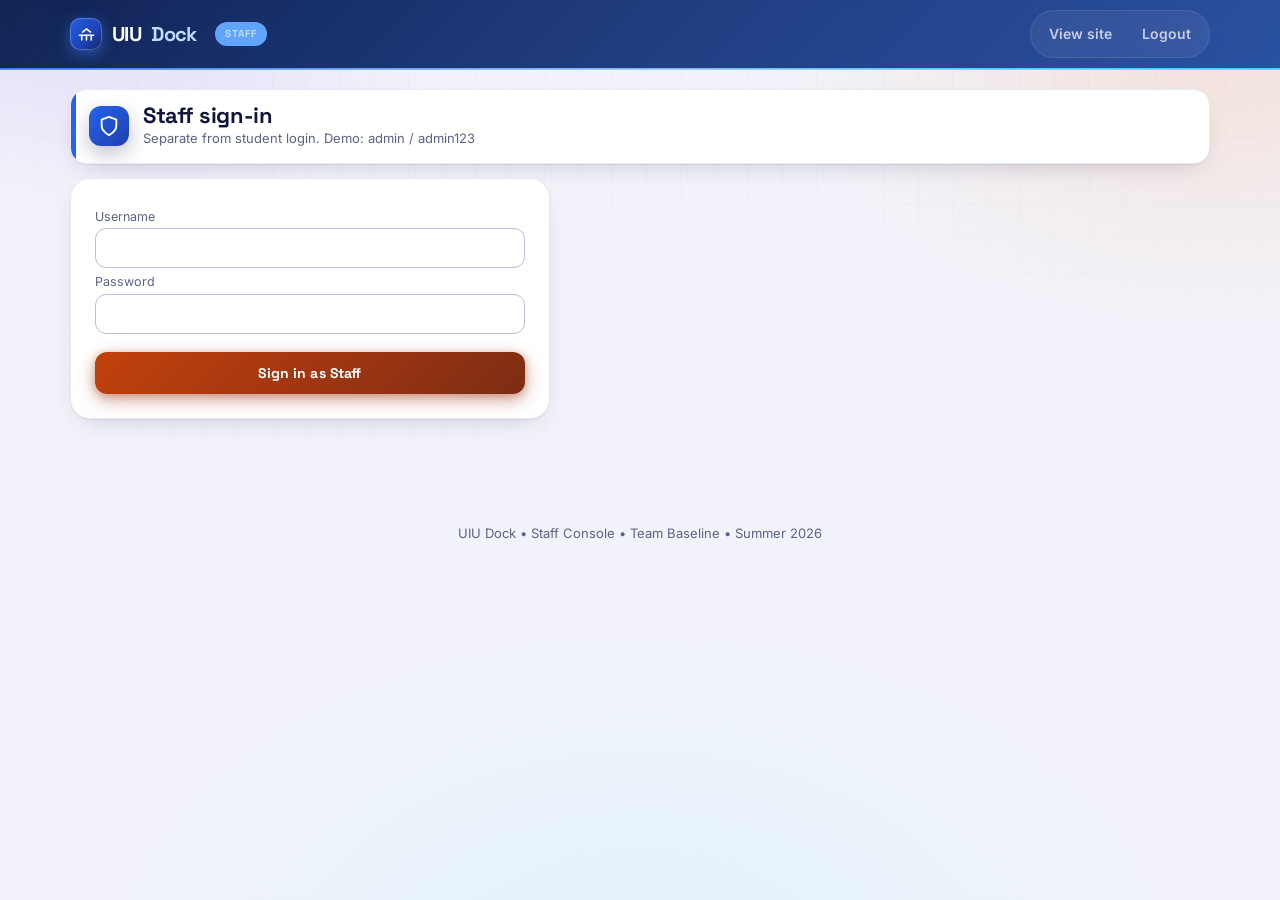
==== commit 08520746: "Redesign topbar: navy glass, aurora hairline, SVG brand/bell/menu, pill nav" ====
--- a/frontend/admin.html
+++ b/frontend/admin.html
@@ -6,8 +6,8 @@
 <link href="https://fonts.googleapis.com/css2?family=Inter:wght@400;500;600;700&family=Space+Grotesk:wght@500;600;700&display=swap" rel="stylesheet">
 <link rel="stylesheet" href="css/styles.css"></head><body class="pg-admin">
 <a class="skip-link" href="#main">Skip to content</a>
-<header class="topbar"><div class="topbar-inner"><div class="logo">UIU <span>Dock</span><span class="staff-tag">Staff</span></div>
-<button class="nav-toggle" onclick="toggleNav()" aria-label="Toggle navigation" aria-expanded="false" aria-controls="mainNav">☰ Menu</button>
+<header class="topbar"><div class="topbar-inner"><a class="logo" href="index.html" aria-label="UIU Dock home"><span class="brand-mark" aria-hidden="true"><svg viewBox="0 0 24 24" fill="none" stroke="#fff" stroke-width="2" stroke-linecap="round" stroke-linejoin="round"><path d="M3 13h18"/><path d="M6 13v6"/><path d="M12 13v6"/><path d="M18 13v6"/><path d="M7 9l5-4 5 4"/></svg></span>UIU <span>Dock</span><span class="staff-tag">Staff</span></a>
+<button class="nav-toggle" onclick="toggleNav()" aria-label="Toggle navigation" aria-expanded="false" aria-controls="mainNav"><svg viewBox="0 0 24 24" fill="none" stroke="currentColor" stroke-width="2" stroke-linecap="round" aria-hidden="true"><path d="M4 7h16"/><path d="M4 12h16"/><path d="M4 17h16"/></svg> Menu</button>
 <nav class="nav" id="mainNav" aria-label="Staff"><a href="index.html">View site</a><a href="admin.html" class="active" aria-current="page">Console</a><a href="#" onclick="doLogout();return false;">Logout</a></nav></div></header>
 <main class="wrap" id="main">
 <div id="gate"></div>
@@ -16,6 +16,7 @@
 <div class="admin-tabs" role="tablist" aria-label="Moderation areas">
 <button data-tab="overview" class="active" onclick="tab('overview')">Overview</button>
 <button data-tab="resources" onclick="tab('resources')">Resources <span class="count" id="cRes">0</span></button>
+<button data-tab="courses" onclick="tab('courses')">Courses <span class="count" id="cCourse">0</span></button>
 <button data-tab="rooms" onclick="tab('rooms')">Study Rooms <span class="count" id="cRoom">0</span></button>
 <button data-tab="chats" onclick="tab('chats')">Help Chats <span class="count" id="cChat">0</span></button>
 <button data-tab="reports" onclick="tab('reports')">Reports <span class="count" id="cRep">0</span></button>
@@ -39,6 +40,12 @@
 <div class="tbl-wrap"><table class="tbl"><caption>Student uploads awaiting approval</caption><thead><tr><th scope="col">Title</th><th scope="col">Course</th><th scope="col">By</th><th scope="col">Action</th></tr></thead><tbody id="mod"></tbody></table></div>
 <h2>Published resources</h2>
 <div class="tbl-wrap"><table class="tbl"><caption>Live resources — remove outdated or reported items</caption><thead><tr><th scope="col">Title</th><th scope="col">Course</th><th scope="col">By</th><th scope="col">⬇</th><th scope="col">Action</th></tr></thead><tbody id="all"></tbody></table></div>
+</section>
+<section class="admin-pane" id="pane-courses">
+<h2>Course catalog</h2>
+<p class="meta">Add courses (instantly live in filters + Help Desk) or remove empty ones.</p>
+<div class="toolbar"><input id="ncCode" placeholder="Code — e.g. CSE 341" style="max-width:180px" aria-label="Course code"><input id="ncTitle" placeholder="Title — e.g. Machine Learning" style="flex:1;min-width:200px" aria-label="Course title"><input id="ncSem" placeholder="Semester" value="Summer 2026" style="max-width:160px" aria-label="Semester"><button class="btn" onclick="adminAddCourse()">+ Add course</button></div>
+<div class="tbl-wrap"><table class="tbl"><caption>All courses with usage</caption><thead><tr><th scope="col">Code</th><th scope="col">Title</th><th scope="col">Semester</th><th scope="col">Used in</th><th scope="col">Action</th></tr></thead><tbody id="courseRows"></tbody></table></div>
 </section>
 <section class="admin-pane" id="pane-rooms">
 <h2>Study room moderation</h2>
@@ -98,6 +105,7 @@
   const open=db.reports.filter(r=>r.status==='open').length;
   const msgs=Object.values(db.msgs).flat().length;
   document.getElementById('cRes').textContent=pend;
+  document.getElementById('cCourse').textContent=db.courses.length;
   document.getElementById('cRoom').textContent=db.rooms.length;
   document.getElementById('cChat').textContent=msgs;
   document.getElementById('cRep').textContent=open;
@@ -143,7 +151,7 @@
   return `<div class="flag-card slim">
    <div class="flag-user"><span class="avatar">${escapeHTML(String(m.u).trim().charAt(0).toUpperCase())}</span>
     <span class="flag-name">${escapeHTML(m.u)}</span><span class="flag-alias">(${acc?'SID: '+escapeHTML(acc.sid):'Unverified alias'})</span><span class="flag-trust">Trust Score: ${trust}/100</span><span class="flag-time">${escapeHTML(m.t)}</span></div>
-   <div class="flag-quote">${escapeHTML(m.x)}</div>
+   <div class="flag-quote">${escapeHTML(m.x)}${(m.atts||[]).length?`<br><small>📎 ${(m.atts||[]).length} attachment(s): ${escapeHTML((m.atts||[]).map(a=>a.name).join(', '))}</small>`:''}</div>
    <div class="flag-actions">
     <button class="btn small" onclick="delMsg('${course}','${m.id}')">Remove Message</button>
     <button class="btn small navy" onclick="banUserMsg('${course}','${m.id}')">Ban ${escapeHTML(String(m.u).split(' ')[0])}</button>
@@ -163,7 +171,30 @@
   document.getElementById('repRows').innerHTML=db.reports.map(r=>`<tr class="${r.status==='open'?'report-open':'report-done'}"><td>${escapeHTML(r.kind)}</td><td>${escapeHTML(r.label)}${r.course?' ('+escapeHTML(r.course)+')':''}</td><td>${escapeHTML(r.by)}</td><td>${escapeHTML(r.reason)}</td><td><span class="badge ${r.status==='open'?'pend':'ok'}">${escapeHTML(r.status)}</span></td><td class="mod-row">${r.status==='open'?`<button class="btn small" onclick="resolveRep('${r.id}')">Resolve</button>`:''}<button class="btn small ghost" onclick="delRep('${r.id}')">Delete</button></td></tr>`).join('')||'<tr><td colspan="6">No reports. Students can file them from Resources, Rooms and Help Chats.</td></tr>';
   const users=collectUsers();
   document.getElementById('userRows').innerHTML=users.map(u=>{const susp=db.suspended.includes(u.name);
-    return `<tr><td>${escapeHTML(u.name)}</td><td>${u.res}</td><td>${u.rooms}</td><td>${u.msgs}</td><td><span class="badge ${susp?'pend':'ok'}">${susp?'suspended':'active'}</span></td><td class="mod-row">${susp?`<button class="btn small" onclick="unsuspend('${escapeHTML(u.name)}')">Unsuspend</button>`:`<button class="btn small ghost" onclick="suspend('${escapeHTML(u.name)}')">Suspend</button>`} <button class="btn small ghost" onclick="wipeUser('${escapeHTML(u.name)}')">Wipe content</button></td></tr>`;}).join('')||'<tr><td colspan="6">No contributors yet.</td></tr>';
+    const up=canUpload(u.name),cp=canAddCourse(u.name);
+    return `<tr><td>${escapeHTML(u.name)}</td><td>${u.res}</td><td>${u.rooms}</td><td>${u.msgs}</td><td><span class="badge ${susp?'pend':'ok'}">${susp?'suspended':'active'}</span></td><td class="mod-row">${susp?`<button class="btn small" onclick="unsuspend('${escapeHTML(u.name)}')">Unsuspend</button>`:`<button class="btn small ghost" onclick="suspend('${escapeHTML(u.name)}')">Suspend</button>`} <button class="btn small ghost" onclick="wipeUser('${escapeHTML(u.name)}')">Wipe content</button><br><button class="btn small ${up?'ghost':''}" onclick="setPermU('${escapeHTML(u.name)}','upload')">${up?'Revoke upload':'Allow upload'}</button> <button class="btn small ${cp?'':'ghost'}" onclick="setPermU('${escapeHTML(u.name)}','courses')">${cp?'Revoke courses':'Allow courses'}</button></td></tr>`;}).join('')||'<tr><td colspan="6">No contributors yet.</td></tr>';
+  document.getElementById('courseRows').innerHTML=db.courses.map(c=>{
+    const uses=db.resources.filter(r=>r.c===c.code).length+db.rooms.filter(r=>r.c===c.code).length+(db.msgs[c.code]||[]).length;
+    return `<tr><td>${escapeHTML(c.code)}</td><td>${escapeHTML(c.title)}</td><td>${escapeHTML(c.semester||'')}</td><td>${uses} item${uses===1?'':'s'}</td><td>${uses?'<span class="meta">in use</span>':`<button class="btn small ghost" onclick="delCourse('${escapeHTML(c.code)}')">Remove</button>`}</td></tr>`;}).join('');
+}
+function setPermU(name,kind){
+  const now=kind==='upload'?canUpload(name):canAddCourse(name);
+  setPerm(name,kind,!now);saveDB(db);renderAll();
+  toast((!now?'Granted ':'Revoked ')+name+' — '+(kind==='upload'?'uploads':'course adds'));
+}
+function adminAddCourse(){
+  const code=document.getElementById('ncCode').value.trim().toUpperCase(),title=document.getElementById('ncTitle').value.trim(),sem=document.getElementById('ncSem').value.trim()||'Summer 2026';
+  if(!code||!title){toast('Enter course code and title');return;}
+  if(db.courses.some(c=>c.code.toLowerCase()===code.toLowerCase())){toast('That course already exists');return;}
+  db.courses.push({code,title,semester:sem});logAudit('Added course',code+' — '+title);saveDB(db);
+  document.getElementById('ncCode').value='';document.getElementById('ncTitle').value='';
+  renderAll();toast(code+' added');
+}
+function delCourse(code){
+  const uses=db.resources.filter(r=>r.c===code).length+db.rooms.filter(r=>r.c===code).length+(db.msgs[code]||[]).length;
+  if(uses){toast('Course in use — remove its content first');return;}
+  if(!confirm('Remove course '+code+'?'))return;
+  db.courses=db.courses.filter(c=>c.code!==code);logAudit('Removed course',code);saveDB(db);renderAll();toast(code+' removed');
 }
 function collectUsers(){
   const map={};
@@ -224,28 +255,29 @@
 function flagBan(i){const g=flagCache[i];if(!g)return;const o=offenderOf(g.items[0]);
   if(!confirm('Ban '+o.name+'? They lose upload/join/chat access.'))return;
   if(!db.suspended.includes(o.name))db.suspended.push(o.name);
-  flagResolveGroup(g);logAudit('Banned user',o.name+' @ '+(g.course||''));saveDB(db);renderAll();toast(o.name+' banned');}
+  flagResolveGroup(g);logAudit('Banned user',o.name+' @ '+(g.course||''));notify(o.name,'general','You were banned by staff — upload, join and chat are blocked','index.html');saveDB(db);renderAll();toast(o.name+' banned');}
 function flagMute(i){const g=flagCache[i];if(!g)return;const o=offenderOf(g.items[0]);
   if(!confirm('Mute '+o.name+' for 7 days? They can read but not send.'))return;
-  muteUser(o.name,7);flagResolveGroup(g);saveDB(db);renderAll();toast(o.name+' muted 7 days');}
+  muteUser(o.name,7);flagResolveGroup(g);notify(o.name,'general','You were muted for 7 days by staff','help-desk.html');saveDB(db);renderAll();toast(o.name+' muted 7 days');}
 function flagDismiss(i){const g=flagCache[i];if(!g)return;const o=offenderOf(g.items[0]);
-  flagResolveGroup(g);logAudit('Dismissed false alarm',o.name+' @ '+(g.course||''));saveDB(db);renderAll();toast('Dismissed as false alarm');}
-function ap(id){const r=db.resources.find(x=>x.id===id);if(!r)return;r.status='approved';logAudit('Approved resource',r.t+' ('+r.c+')');saveDB(db);renderAll();toast('Approved');}
+  flagResolveGroup(g);logAudit('Dismissed false alarm',o.name+' @ '+(g.course||''));[...new Set(g.items.map(r=>r.by))].forEach(b=>notify(b,'reports','Update: a report you filed was reviewed (no violation found)','help-desk.html'));saveDB(db);renderAll();toast('Dismissed as false alarm');}
+function linkByKind(kind){return {complaint:'complain.html',resource:'resources.html',room:'rooms.html',message:'help-desk.html'}[kind]||'index.html';}
+function ap(id){const r=db.resources.find(x=>x.id===id);if(!r)return;r.status='approved';logAudit('Approved resource',r.t+' ('+r.c+')');notify(r.by,'uploads','Approved: "'+r.t+'" is now live in '+r.c,'resources.html');saveDB(db);renderAll();toast('Approved');}
 function askRj(id){const r=db.resources.find(x=>x.id===id);if(!r)return;if(!confirm('Reject and remove "'+r.t+'"?'))return;
-  db.resources=db.resources.filter(x=>x.id!==id);logAudit('Rejected resource',r.t+' ('+r.c+')');saveDB(db);renderAll();toast('Rejected/removed');}
+  db.resources=db.resources.filter(x=>x.id!==id);logAudit('Rejected resource',r.t+' ('+r.c+')');notify(r.by,'uploads','Not approved: "'+r.t+'" was rejected by staff','resources.html');saveDB(db);renderAll();toast('Rejected/removed');}
 function delRes(id){const r=db.resources.find(x=>x.id===id);if(!r)return;if(!confirm('Remove "'+r.t+'" from the hub?'))return;
-  lastDeleted={type:'res',item:r};db.resources=db.resources.filter(x=>x.id!==id);logAudit('Removed resource',r.t);saveDB(db);renderAll();toast('Resource removed',undoDel);}
+  lastDeleted={type:'res',item:r};db.resources=db.resources.filter(x=>x.id!==id);logAudit('Removed resource',r.t);notify(r.by,'uploads','Removed by staff: "'+r.t+'"','resources.html');saveDB(db);renderAll();toast('Resource removed',undoDel);}
 function delRoom(id){const r=db.rooms.find(x=>x.id===id);if(!r)return;if(!confirm('Close room "'+r.t+'"? Members lose access.'))return;
-  lastDeleted={type:'room',item:r};db.rooms=db.rooms.filter(x=>x.id!==id);logAudit('Closed room',r.t+' ('+r.c+')');saveDB(db);renderAll();toast('Room closed',undoDel);}
+  lastDeleted={type:'room',item:r};db.rooms=db.rooms.filter(x=>x.id!==id);logAudit('Closed room',r.t+' ('+r.c+')');notify(r.host,'rooms','Closed by staff: "'+r.t+'"','rooms.html');saveDB(db);renderAll();toast('Room closed',undoDel);}
 function delMsg(course,id){const list=db.msgs[course]||[];const m=list.find(x=>String(x.id)===String(id));if(!m)return;if(!confirm('Delete this message from '+course+'?'))return;
-  db.msgs[course]=list.filter(x=>String(x.id)!==String(id));logAudit('Removed message',m.u+' @ '+course);saveDB(db);renderAll();toast('Message deleted');}
+  db.msgs[course]=list.filter(x=>String(x.id)!==String(id));logAudit('Removed message',m.u+' @ '+course);notify(m.u,'general','A message of yours in '+course+' was removed by staff','help-desk.html');saveDB(db);renderAll();toast('Message deleted');}
 function clearChat(course){if(!confirm('Clear ALL messages in '+course+'?'))return;
   db.msgs[course]=[];logAudit('Cleared chat',course);saveDB(db);renderAll();toast('Chat cleared');}
-function resolveRep(id){const r=db.reports.find(x=>String(x.id)===String(id));if(r){r.status='resolved';logAudit('Resolved report',r.kind+': '+r.label);saveDB(db);renderAll();}}
+function resolveRep(id){const r=db.reports.find(x=>String(x.id)===String(id));if(r){r.status='resolved';logAudit('Resolved report',r.kind+': '+r.label);notify(r.by,'reports','Resolved: '+r.kind+' — '+r.label,linkByKind(r.kind));saveDB(db);renderAll();}}
 function delRep(id){db.reports=db.reports.filter(x=>String(x.id)!==String(id));saveDB(db);renderAll();}
 function suspend(name){if(!confirm('Suspend '+name+'? They cannot upload, join or chat.'))return;
-  if(!db.suspended.includes(name))db.suspended.push(name);logAudit('Suspended user',name);saveDB(db);renderAll();toast(name+' suspended');}
-function unsuspend(name){db.suspended=db.suspended.filter(x=>x!==name);logAudit('Reinstated user',name);saveDB(db);renderAll();toast(name+' reinstated');}
+  if(!db.suspended.includes(name))db.suspended.push(name);logAudit('Suspended user',name);notify(name,'general','Your account was suspended by staff','index.html');saveDB(db);renderAll();toast(name+' suspended');}
+function unsuspend(name){db.suspended=db.suspended.filter(x=>x!==name);logAudit('Reinstated user',name);notify(name,'general','Your account was reinstated — welcome back','index.html');saveDB(db);renderAll();toast(name+' reinstated');}
 function wipeUser(name){if(!confirm('Delete ALL content by '+name+' (resources, rooms, messages)?'))return;
   lastDeleted={type:'user',name,snapshot:JSON.stringify(db)};db.resources=db.resources.filter(r=>r.by!==name);
   db.rooms=db.rooms.filter(r=>r.host!==name);
--- a/frontend/css/styles.css
+++ b/frontend/css/styles.css
@@ -37,21 +37,25 @@
 *::-webkit-scrollbar-thumb{background:#232B5E;border-radius:99px;border:2px solid var(--bg)}
 *::-webkit-scrollbar-track{background:transparent}
 
-/* ---------- topbar: solid UIU orange ---------- */
-.topbar{background:#A63608;color:#fff;position:sticky;top:0;z-index:50;border-bottom:1px solid #7C2D12;transition:box-shadow var(--dur-state) var(--ease),background var(--dur-state) var(--ease)}
-.topbar.scrolled{box-shadow:0 12px 32px rgba(124,45,18,.42)}
-.topbar-inner{max-width:1180px;margin:auto;display:flex;align-items:center;gap:14px;padding:12px 20px}
-.logo{font-weight:800;font-size:21px;letter-spacing:-.03em;display:flex;align-items:center;gap:9px;color:#fff}
-.logo::before{content:"";width:11px;height:11px;border-radius:50%;background:#fff;box-shadow:0 0 0 4px rgba(255,255,255,.28)}
-.logo span{color:#FFE4C7;font-weight:700}
-.topbar :focus-visible{outline-color:#fff}
-.nav{display:flex;gap:4px;margin-left:auto;flex-wrap:wrap;align-items:center}
-.nav a{position:relative;padding:8px 14px;border-radius:99px;font-size:14px;font-weight:600;color:#FFE8D6;transition:background var(--dur-fast) var(--ease),color var(--dur-fast) var(--ease),transform var(--dur-fast) var(--ease)}
-.nav a:hover{background:rgba(255,255,255,.16);color:#fff}
+/* ---------- topbar: Aurora Dock glass — deep navy, fast-switch nav ---------- */
+.topbar{background:rgba(7,11,31,.84);color:#fff;position:sticky;top:0;z-index:50;border-bottom:1px solid rgba(255,255,255,.09);-webkit-backdrop-filter:blur(14px) saturate(1.25);backdrop-filter:blur(14px) saturate(1.25);transition:box-shadow var(--dur-state) var(--ease),background var(--dur-state) var(--ease)}
+.topbar::after{content:"";position:absolute;left:0;right:0;bottom:-2px;height:2px;background:linear-gradient(90deg,var(--orange),var(--orange-2),var(--violet),var(--cyan));opacity:.85;pointer-events:none}
+.topbar.scrolled{background:rgba(7,11,31,.94);box-shadow:0 12px 32px rgba(7,11,31,.45)}
+.topbar-inner{max-width:1180px;margin:auto;display:flex;align-items:center;gap:14px;padding:10px 20px}
+.logo{font-weight:800;font-size:20px;letter-spacing:-.03em;display:flex;align-items:center;gap:10px;color:#fff}
+a.logo:hover .brand-mark{transform:translateY(-1px)}
+.brand-mark{width:32px;height:32px;border-radius:10px;background:linear-gradient(135deg,#FF6A00,#C2410C 60%,#7C2D12);display:grid;place-items:center;flex-shrink:0;box-shadow:0 4px 14px rgba(255,106,0,.45),inset 0 0 0 1px rgba(255,255,255,.22);transition:transform var(--dur-fast) var(--ease)}
+.brand-mark svg{width:19px;height:19px}
+.logo span{color:#FFC79A;font-weight:700}
+.topbar :focus-visible{outline:3px solid #FFB25E;outline-offset:2px}
+.nav{display:flex;gap:2px;margin-left:auto;flex-wrap:wrap;align-items:center;background:rgba(255,255,255,.06);border:1px solid rgba(255,255,255,.09);border-radius:99px;padding:4px}
+.nav a{position:relative;padding:8px 14px;border-radius:99px;font-size:14px;font-weight:600;color:#C9CDE8;transition:background var(--dur-fast) var(--ease),color var(--dur-fast) var(--ease),transform var(--dur-fast) var(--ease)}
+.nav a:hover{background:rgba(255,255,255,.1);color:#fff}
 .nav a:active{transform:scale(.97)}
-.nav a.active{background:rgba(255,255,255,.22);color:#fff;box-shadow:inset 0 0 0 1px rgba(255,255,255,.55)}
-.nav a.active::after{content:"";position:absolute;left:50%;bottom:4px;transform:translateX(-50%);width:14px;height:3px;border-radius:99px;background:#fff}
-.nav-toggle{display:none;background:rgba(255,255,255,.12);color:#fff;border:1px solid rgba(255,255,255,.35);border-radius:10px;padding:8px 12px;font-size:14px;margin-left:auto;cursor:pointer}
+.nav a.active{background:linear-gradient(135deg,#C2410C,#9A3412 70%);color:#fff;box-shadow:0 4px 14px rgba(154,52,18,.5),inset 0 0 0 1px rgba(255,255,255,.22)}
+.nav-toggle{display:none;background:rgba(255,255,255,.08);color:#fff;border:1px solid rgba(255,255,255,.16);border-radius:12px;padding:8px 12px;font-size:14px;font-weight:600;margin-left:auto;cursor:pointer;align-items:center;gap:8px}
+.nav-toggle:hover{background:rgba(255,255,255,.16)}
+.nav-toggle svg{width:16px;height:16px}
 
 /* ---------- buttons ---------- */
 .btn{display:inline-flex;align-items:center;gap:8px;background:linear-gradient(135deg,#C2410C 0%,#9A3412 60%,#7C2D12 100%);color:#fff;border:0;border-radius:12px;padding:12px 20px;font-weight:700;font-size:14px;letter-spacing:.01em;cursor:pointer;box-shadow:0 6px 18px rgba(154,52,18,.4),0 2px 8px rgba(154,52,18,.3);transition:transform var(--dur-fast) var(--ease),box-shadow var(--dur-fast) var(--ease),filter var(--dur-fast) var(--ease)}
@@ -205,7 +209,29 @@
 .msg{max-width:76%;padding:10px 14px;border-radius:14px 14px 14px 5px;font-size:14px;background:#ECEEFA;color:#1A2049;box-shadow:0 2px 8px rgba(16,21,58,.08)}
 .msg.me{align-self:flex-end;background:linear-gradient(135deg,#C2410C,#9A3412);color:#fff;border-radius:14px 14px 5px 14px;box-shadow:0 8px 20px rgba(154,52,18,.3)}
 .msg small{display:block;font-size:11px;opacity:.8;margin-top:3px}
-.chat-input{display:flex;gap:8px;padding:12px;border-top:1px solid var(--line);background:#fff}
+.msg-body{margin:2px 0}
+.msg pre{background:#0B1026;color:#E5E7EB;border-radius:8px;padding:10px 12px;font-size:12.5px;line-height:1.5;overflow:auto;margin:6px 0;font-family:ui-monospace,SFMono-Regular,Menlo,Consolas,monospace;white-space:pre-wrap}
+.msg.me pre{background:rgba(0,0,0,.28)}
+.att-chip{display:inline-flex;align-items:center;gap:5px;font-size:11.5px;font-weight:700;background:rgba(0,0,0,.08);border-radius:99px;padding:3px 10px;margin:4px 6px 0 0;max-width:100%;overflow:hidden;text-overflow:ellipsis;white-space:nowrap}
+.msg.me .att-chip{background:rgba(255,255,255,.2)}
+/* ---------- composer: staged files + tool buttons + send ---------- */
+.composer{border-top:1px solid var(--line);background:#fff;padding:10px 14px 12px}
+.staged-row{display:none;align-items:center;gap:8px;flex-wrap:wrap;padding:2px 2px 10px}
+.staged-row.has{display:flex}
+.staged-label{font-size:12.5px;font-weight:700;color:var(--ink2)}
+.staged-chip{display:inline-flex;align-items:center;gap:7px;font-size:12.5px;font-weight:600;border:1px solid var(--line);background:#F6F7FC;border-radius:9px;padding:6px 8px 6px 10px;max-width:230px}
+.staged-chip span:not(.staged-ico){overflow:hidden;text-overflow:ellipsis;white-space:nowrap}
+.staged-chip button{background:none;border:0;cursor:pointer;color:var(--muted);font-size:13px;padding:0 2px}
+.staged-chip button:hover{color:#B91C1C}
+.staged-chip.pic .staged-ico{color:#2563EB}
+.staged-chip.doc .staged-ico{color:#DC2626}
+.composer #in{width:100%;border:1px solid #B9BED6;border-radius:12px;background:#F1F2F9;padding:13px 15px;font-size:14px}
+.composer #in:focus{border-color:var(--orange-btn);box-shadow:0 0 0 4px rgba(255,106,0,.18);outline:none;background:#fff}
+.composer-actions{display:flex;align-items:center;gap:20px;margin-top:10px}
+.tool-btn{background:none;border:0;cursor:pointer;color:var(--ink2);font:inherit;font-size:13.5px;font-weight:600;display:inline-flex;align-items:center;gap:7px;padding:4px 2px}
+.tool-btn:hover{color:var(--orange-btn-h)}
+.tool-btn svg{width:17px;height:17px;color:#1D4ED8}
+.composer-actions .btn{margin-left:auto}
 .toast{position:fixed;bottom:22px;right:22px;background:var(--navy-900);color:#fff;padding:13px 18px;border-radius:12px;border:1px solid rgba(255,255,255,.12);z-index:200;max-width:min(420px,90vw);box-shadow:0 18px 44px rgba(7,11,31,.45);opacity:0;visibility:hidden;transform:translateY(10px) scale(.98);filter:blur(3px);transition:transform var(--dur-state) var(--ease),opacity var(--dur-state) var(--ease),filter var(--dur-state) var(--ease),visibility 0s linear var(--dur-state)}
 .toast.show{opacity:1;visibility:visible;transform:none;filter:blur(0)}
 
@@ -221,12 +247,38 @@
 .badge{font-size:11px;font-weight:700;padding:4px 11px;border-radius:99px;transition:background var(--dur-fast) var(--ease)}
 .badge.ok{background:#DCFCE7;color:#14532D}.badge.pend{background:#FEF3C7;color:#78350F}
 .footer{text-align:center;color:var(--muted);font-size:13px;padding:34px 18px}
+.footer a{text-decoration:underline}
+/* ---------- notification bell ---------- */
+.notif-wrap{position:relative;margin-left:10px}
+#notifBtn{position:relative;display:inline-flex;align-items:center;justify-content:center;background:rgba(255,255,255,.08);border:1px solid rgba(255,255,255,.16);color:#fff;border-radius:12px;padding:8px 11px;cursor:pointer;transition:background var(--dur-fast) var(--ease)}
+#notifBtn:hover{background:rgba(255,255,255,.17)}
+#notifBtn svg{width:18px;height:18px}
+#notifCount{position:absolute;top:-7px;right:-7px;min-width:19px;height:19px;background:#DC2626;color:#fff;font-size:10.5px;font-weight:800;border-radius:99px;display:grid;place-items:center;padding:0 5px;border:2px solid #0B1026}
+#notifPanel{position:absolute;right:0;top:calc(100% + 10px);width:min(360px,86vw);background:#fff;color:var(--ink);border:1px solid var(--line);border-radius:14px;box-shadow:0 24px 60px rgba(7,11,31,.35);overflow:hidden;display:none;z-index:80}
+#notifPanel.open{display:block;animation:page-in 200ms var(--ease) both}
+.notif-head{display:flex;align-items:center;justify-content:space-between;padding:11px 14px;border-bottom:1px solid var(--line);background:var(--peach)}
+.notif-head b{font-size:13.5px}
+.notif-head button{background:none;border:0;color:var(--orange-btn-h);font:inherit;font-size:12.5px;font-weight:700;cursor:pointer}
+.notif-item{display:flex;gap:9px;padding:11px 14px;border-bottom:1px solid var(--line);font-size:13px;align-items:flex-start}
+.notif-item:last-child{border-bottom:0}
+.notif-item:hover{background:#F6F7FC}
+.notif-dot{width:8px;height:8px;border-radius:50%;background:transparent;margin-top:5px;flex-shrink:0}
+.notif-item.unread .notif-dot{background:var(--orange)}
+.notif-text{display:block;color:var(--ink)}
+.notif-item small{color:var(--muted);font-size:11.5px}
+/* ---------- settings + complain ---------- */
+.set-row{display:flex;align-items:center;gap:12px;flex-wrap:wrap;padding:12px 0;border-bottom:1px solid var(--line)}
+.set-row:last-child{border-bottom:0}
+.set-row .grow{flex:1;min-width:200px}
+.pref{display:flex;align-items:center;gap:10px;padding:9px 0;font-size:14px}
+.pref input{width:auto;accent-color:var(--orange-btn-h)}
+.danger-zone{border:1px solid #FECACA;background:#FFF5F5;border-radius:12px;padding:14px 16px;margin-top:14px}
 .demo-note{background:#FFFBEB;border:1px dashed #B45309;border-radius:12px;padding:12px 16px;font-size:13px;margin:16px 0;color:#78350F}
 .undo-row{display:flex;gap:10px;align-items:center;flex-wrap:wrap;margin-top:18px}
 /* ---------- guests: blurred chat + gate banner ---------- */
 body.guest .chat-layout{position:relative}
 body.guest .msgs,body.guest .course-list{filter:blur(8px);pointer-events:none;user-select:none}
-body.guest .chat-input{opacity:.5;pointer-events:none}
+body.guest .composer{opacity:.5;pointer-events:none}
 .guest-gate{display:none;background:linear-gradient(135deg,#0B1026,#1E2660);color:#fff;border-radius:16px;padding:22px 24px;margin:12px 0;align-items:center;gap:16px;flex-wrap:wrap;box-shadow:var(--shadow-m)}
 body.guest .guest-gate{display:flex}
 .guest-gate h2{color:#fff;margin:0 0 4px;font-size:18px}
@@ -275,12 +327,12 @@
 body.pg-login .card{border-top:4px solid #DB2777}
 /* ---------- staff shell: admin looks nothing like student ---------- */
 body.pg-admin{background:linear-gradient(180deg,#061A4D 0%,#0B2E7A 180px,var(--bg) 420px)}
-body.pg-admin .topbar{background:linear-gradient(135deg,#061A4D,#0B2E7A 60%,#14409B);border-bottom:2px solid #3B82F6}
+body.pg-admin .topbar{background:linear-gradient(135deg,rgba(6,26,77,.95),rgba(11,46,122,.9) 60%,rgba(20,64,155,.9));border-bottom:1px solid rgba(147,197,253,.28)}
+body.pg-admin .topbar::after{background:linear-gradient(90deg,#3B82F6,#93C5FD,#38E1FF)}
 body.pg-admin .logo span{color:#BFDBFE}
-body.pg-admin .logo::before{background:radial-gradient(circle at 30% 30%,#BFDBFE,#3B82F6 60%,#1D4ED8);box-shadow:0 0 14px rgba(59,130,246,.9)}
+body.pg-admin .brand-mark{background:linear-gradient(135deg,#2563EB,#1E40AF 65%,#172554);box-shadow:0 4px 14px rgba(59,130,246,.5),inset 0 0 0 1px rgba(191,219,254,.3)}
 .staff-tag{font-size:10px;font-weight:800;letter-spacing:.1em;text-transform:uppercase;background:#60A5FA;color:#061A4D;padding:4px 10px;border-radius:99px;margin-left:8px}
-body.pg-admin .nav a.active{background:rgba(59,130,246,.2);box-shadow:inset 0 0 0 1px rgba(59,130,246,.55)}
-body.pg-admin .nav a.active::after{background:linear-gradient(90deg,#3B82F6,#93C5FD)}
+body.pg-admin .nav a.active{background:linear-gradient(135deg,#2563EB,#1D4ED8);box-shadow:0 4px 14px rgba(59,130,246,.5),inset 0 0 0 1px rgba(191,219,254,.3)}
 .admin-tabs{display:flex;gap:8px;flex-wrap:wrap;margin:14px 0}
 .admin-tabs button{border:1px solid var(--line);background:#fff;border-radius:99px;padding:9px 16px;font:inherit;font-size:13px;font-weight:700;cursor:pointer;color:var(--ink2)}
 .admin-tabs button.active{background:#0B3B37;color:#fff;border-color:#0B3B37}
@@ -373,10 +425,12 @@
   .grid3,.res-grid,.rooms-grid{grid-template-columns:1fr}
   .filters{grid-template-columns:1fr}
   .chat-layout{grid-template-columns:1fr}.course-list{max-height:220px}
-  .nav{display:none;width:100%;flex-direction:column;align-items:stretch}
+  .topbar-inner{flex-wrap:wrap}
+  .notif-wrap{margin-left:0}
+  .nav{display:none;width:100%;flex-direction:column;align-items:stretch;order:4;margin-left:0;border-radius:16px;padding:6px}
   .nav.open{display:flex;animation:card-in 260ms var(--ease) both}
-  .nav a{padding:12px 14px}
-  .nav-toggle{display:block}
+  .nav a{padding:12px 14px;border-radius:12px}
+  .nav-toggle{display:inline-flex}
 }
 @media(max-width:560px){.stat-grid{grid-template-columns:1fr}.stat+.stat{border-left:0;border-top:1px solid var(--line)}}
 
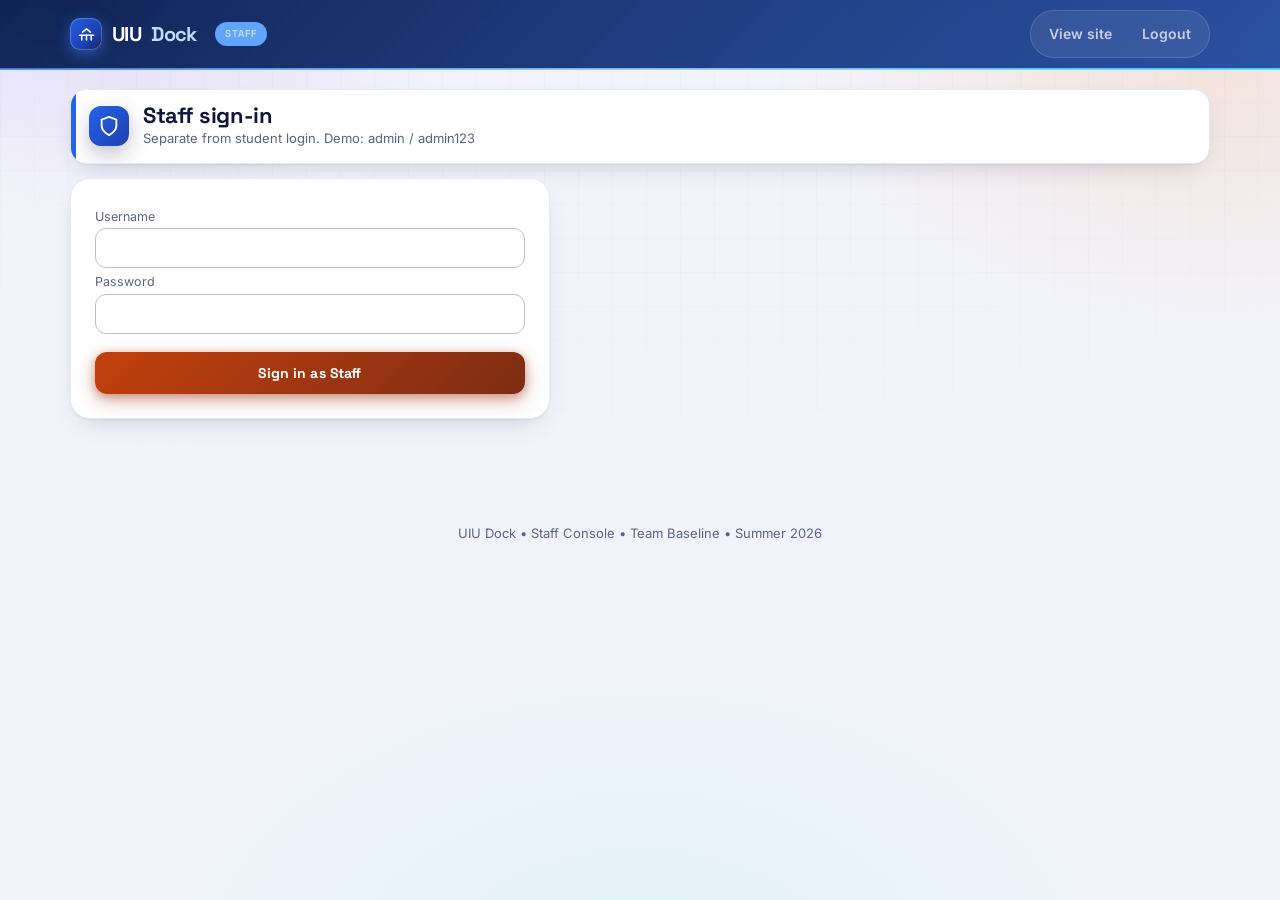
==== commit 80de3b6d: "Frontend: 1-5 star rating modal, report resolution workflow, remove room Leave, final report" ====
--- a/frontend/admin.html
+++ b/frontend/admin.html
@@ -70,6 +70,7 @@
 <div class="tbl-wrap"><table class="tbl"><caption>Contributors seen in demo data</caption><thead><tr><th scope="col">Name</th><th scope="col">Resources</th><th scope="col">Rooms</th><th scope="col">Msgs</th><th scope="col">Status</th><th scope="col">Action</th></tr></thead><tbody id="userRows"></tbody></table></div>
 </section>
 </div></main>
+<div class="modal-bg" id="resolveModal"><div class="modal" role="dialog" aria-modal="true" aria-labelledby="rsTitle"><h2 id="rsTitle">Resolve report</h2><p class="meta" id="rsSummary"></p><div class="flag-quote" id="rsPreview"></div><label for="rsOutcome">Outcome * (verified action)</label><select id="rsOutcome"></select><label for="rsNote">Staff note (sent to the reporter)</label><input id="rsNote" placeholder="e.g. Removed — outdated syllabus version"><div class="pref"><input type="checkbox" id="rsCheck"><label for="rsCheck">I reviewed the reported content above</label></div><div class="err" id="rsErr"></div><div class="modal-actions"><button class="btn" onclick="confirmResolve()">Confirm resolution</button> <button class="btn ghost" onclick="closeModal('resolveModal')">Cancel</button></div></div></div>
 <div class="footer">UIU Dock • Staff Console • Team Baseline • Summer 2026</div><div class="toast" id="toast" role="status" aria-live="polite"></div>
 <script src="js/seed.js"></script><script src="js/store.js"></script>
 <script>document.documentElement.classList.add('js');
@@ -164,11 +165,11 @@
 function banUserMsg(course,id){const m=(db.msgs[course]||[]).find(x=>String(x.id)===String(id));if(!m)return;
   if(!confirm('Ban '+m.u+'? They lose upload/join/chat access.'))return;
   if(!db.suspended.includes(m.u))db.suspended.push(m.u);
-  logAudit('Banned user',m.u+' @ '+course);saveDB(db);renderAll();toast(m.u+' banned');}
+  audit('Banned user',m.u+' @ '+course);saveDB(db);renderAll();toast(m.u+' banned');}
 function muteUserMsg(course,id){const m=(db.msgs[course]||[]).find(x=>String(x.id)===String(id));if(!m)return;
   if(!confirm('Mute '+m.u+' for 7 days? They can read but not send.'))return;
-  muteUser(m.u,7);saveDB(db);renderAll();toast(m.u+' muted 7 days');}
-  document.getElementById('repRows').innerHTML=db.reports.map(r=>`<tr class="${r.status==='open'?'report-open':'report-done'}"><td>${escapeHTML(r.kind)}</td><td>${escapeHTML(r.label)}${r.course?' ('+escapeHTML(r.course)+')':''}</td><td>${escapeHTML(r.by)}</td><td>${escapeHTML(r.reason)}</td><td><span class="badge ${r.status==='open'?'pend':'ok'}">${escapeHTML(r.status)}</span></td><td class="mod-row">${r.status==='open'?`<button class="btn small" onclick="resolveRep('${r.id}')">Resolve</button>`:''}<button class="btn small ghost" onclick="delRep('${r.id}')">Delete</button></td></tr>`).join('')||'<tr><td colspan="6">No reports. Students can file them from Resources, Rooms and Help Chats.</td></tr>';
+  db.muted=db.muted||{};db.muted[m.u]=Date.now()+7*864e5;audit('Muted user (7 days)',m.u+' @ '+course);saveDB(db);renderAll();toast(m.u+' muted 7 days');}
+  document.getElementById('repRows').innerHTML=db.reports.map(r=>`<tr class="${r.status==='open'?'report-open':'report-done'}"><td>${escapeHTML(r.kind)}</td><td>${escapeHTML(r.label)}${r.course?' ('+escapeHTML(r.course)+')':''}</td><td>${escapeHTML(r.by)}</td><td>${escapeHTML(r.reason)}</td><td><span class="badge ${r.status==='open'?'pend':'ok'}">${escapeHTML(r.status)}</span>${r.outcome?`<br><small class="meta">${escapeHTML(r.outcome)}</small>`:''}</td><td class="mod-row">${r.status==='open'?`<button class="btn small" onclick="openResolveModal('${r.id}')">Resolve</button>`:''}<button class="btn small ghost" onclick="delRep('${r.id}')">Delete</button></td></tr>`).join('')||'<tr><td colspan="6">No reports. Students can file them from Resources, Rooms and Help Chats.</td></tr>';
   const users=collectUsers();
   document.getElementById('userRows').innerHTML=users.map(u=>{const susp=db.suspended.includes(u.name);
     const up=canUpload(u.name),cp=canAddCourse(u.name);
@@ -179,14 +180,16 @@
 }
 function setPermU(name,kind){
   const now=kind==='upload'?canUpload(name):canAddCourse(name);
-  setPerm(name,kind,!now);saveDB(db);renderAll();
+  db.perms[kind]=db.perms[kind]||{};db.perms[kind][name]=!now;
+  audit((!now?'Granted ':'Revoked ')+(kind==='upload'?'upload permission':'course-add permission'),name);
+  saveDB(db);renderAll();
   toast((!now?'Granted ':'Revoked ')+name+' — '+(kind==='upload'?'uploads':'course adds'));
 }
 function adminAddCourse(){
   const code=document.getElementById('ncCode').value.trim().toUpperCase(),title=document.getElementById('ncTitle').value.trim(),sem=document.getElementById('ncSem').value.trim()||'Summer 2026';
   if(!code||!title){toast('Enter course code and title');return;}
   if(db.courses.some(c=>c.code.toLowerCase()===code.toLowerCase())){toast('That course already exists');return;}
-  db.courses.push({code,title,semester:sem});logAudit('Added course',code+' — '+title);saveDB(db);
+  db.courses.push({code,title,semester:sem});audit('Added course',code+' — '+title);saveDB(db);
   document.getElementById('ncCode').value='';document.getElementById('ncTitle').value='';
   renderAll();toast(code+' added');
 }
@@ -194,7 +197,7 @@
   const uses=db.resources.filter(r=>r.c===code).length+db.rooms.filter(r=>r.c===code).length+(db.msgs[code]||[]).length;
   if(uses){toast('Course in use — remove its content first');return;}
   if(!confirm('Remove course '+code+'?'))return;
-  db.courses=db.courses.filter(c=>c.code!==code);logAudit('Removed course',code);saveDB(db);renderAll();toast(code+' removed');
+  db.courses=db.courses.filter(c=>c.code!==code);audit('Removed course',code);saveDB(db);renderAll();toast(code+' removed');
 }
 function collectUsers(){
   const map={};
@@ -251,33 +254,104 @@
 function flagRemove(i){const g=flagCache[i];if(!g)return;const o=offenderOf(g.items[0]);
   if(!confirm('Remove this message from '+(g.course||'chat')+'?'))return;
   if(g.refId!=null&&db.msgs[g.course])db.msgs[g.course]=db.msgs[g.course].filter(x=>String(x.id)!==String(g.refId));
-  flagResolveGroup(g);logAudit('Removed flagged message',o.name+' @ '+(g.course||''));saveDB(db);renderAll();toast('Message removed');}
+  flagResolveGroup(g);audit('Removed flagged message',o.name+' @ '+(g.course||''));saveDB(db);renderAll();toast('Message removed');}
 function flagBan(i){const g=flagCache[i];if(!g)return;const o=offenderOf(g.items[0]);
   if(!confirm('Ban '+o.name+'? They lose upload/join/chat access.'))return;
   if(!db.suspended.includes(o.name))db.suspended.push(o.name);
-  flagResolveGroup(g);logAudit('Banned user',o.name+' @ '+(g.course||''));notify(o.name,'general','You were banned by staff — upload, join and chat are blocked','index.html');saveDB(db);renderAll();toast(o.name+' banned');}
+  flagResolveGroup(g);audit('Banned user',o.name+' @ '+(g.course||''));tell(o.name,'general','You were banned by staff — upload, join and chat are blocked','index.html');saveDB(db);renderAll();toast(o.name+' banned');}
 function flagMute(i){const g=flagCache[i];if(!g)return;const o=offenderOf(g.items[0]);
   if(!confirm('Mute '+o.name+' for 7 days? They can read but not send.'))return;
-  muteUser(o.name,7);flagResolveGroup(g);notify(o.name,'general','You were muted for 7 days by staff','help-desk.html');saveDB(db);renderAll();toast(o.name+' muted 7 days');}
+  db.muted=db.muted||{};db.muted[o.name]=Date.now()+7*864e5;audit('Muted user (7 days)',o.name+' @ '+(g.course||''));flagResolveGroup(g);tell(o.name,'general','You were muted for 7 days by staff','help-desk.html');saveDB(db);renderAll();toast(o.name+' muted 7 days');}
 function flagDismiss(i){const g=flagCache[i];if(!g)return;const o=offenderOf(g.items[0]);
-  flagResolveGroup(g);logAudit('Dismissed false alarm',o.name+' @ '+(g.course||''));[...new Set(g.items.map(r=>r.by))].forEach(b=>notify(b,'reports','Update: a report you filed was reviewed (no violation found)','help-desk.html'));saveDB(db);renderAll();toast('Dismissed as false alarm');}
+  flagResolveGroup(g);audit('Dismissed false alarm',o.name+' @ '+(g.course||''));[...new Set(g.items.map(r=>r.by))].forEach(b=>tell(b,'reports','Update: a report you filed was reviewed (no violation found)','help-desk.html'));saveDB(db);renderAll();toast('Dismissed as false alarm');}
 function linkByKind(kind){return {complaint:'complain.html',resource:'resources.html',room:'rooms.html',message:'help-desk.html'}[kind]||'index.html';}
-function ap(id){const r=db.resources.find(x=>x.id===id);if(!r)return;r.status='approved';logAudit('Approved resource',r.t+' ('+r.c+')');notify(r.by,'uploads','Approved: "'+r.t+'" is now live in '+r.c,'resources.html');saveDB(db);renderAll();toast('Approved');}
+function ap(id){const r=db.resources.find(x=>x.id===id);if(!r)return;r.status='approved';audit('Approved resource',r.t+' ('+r.c+')');tell(r.by,'uploads','Approved: "'+r.t+'" is now live in '+r.c,'resources.html');saveDB(db);renderAll();toast('Approved');}
 function askRj(id){const r=db.resources.find(x=>x.id===id);if(!r)return;if(!confirm('Reject and remove "'+r.t+'"?'))return;
-  db.resources=db.resources.filter(x=>x.id!==id);logAudit('Rejected resource',r.t+' ('+r.c+')');notify(r.by,'uploads','Not approved: "'+r.t+'" was rejected by staff','resources.html');saveDB(db);renderAll();toast('Rejected/removed');}
+  db.resources=db.resources.filter(x=>x.id!==id);audit('Rejected resource',r.t+' ('+r.c+')');tell(r.by,'uploads','Not approved: "'+r.t+'" was rejected by staff','resources.html');saveDB(db);renderAll();toast('Rejected/removed');}
 function delRes(id){const r=db.resources.find(x=>x.id===id);if(!r)return;if(!confirm('Remove "'+r.t+'" from the hub?'))return;
-  lastDeleted={type:'res',item:r};db.resources=db.resources.filter(x=>x.id!==id);logAudit('Removed resource',r.t);notify(r.by,'uploads','Removed by staff: "'+r.t+'"','resources.html');saveDB(db);renderAll();toast('Resource removed',undoDel);}
+  lastDeleted={type:'res',item:r};db.resources=db.resources.filter(x=>x.id!==id);audit('Removed resource',r.t);tell(r.by,'uploads','Removed by staff: "'+r.t+'"','resources.html');saveDB(db);renderAll();toast('Resource removed',undoDel);}
 function delRoom(id){const r=db.rooms.find(x=>x.id===id);if(!r)return;if(!confirm('Close room "'+r.t+'"? Members lose access.'))return;
-  lastDeleted={type:'room',item:r};db.rooms=db.rooms.filter(x=>x.id!==id);logAudit('Closed room',r.t+' ('+r.c+')');notify(r.host,'rooms','Closed by staff: "'+r.t+'"','rooms.html');saveDB(db);renderAll();toast('Room closed',undoDel);}
+  lastDeleted={type:'room',item:r};db.rooms=db.rooms.filter(x=>x.id!==id);audit('Closed room',r.t+' ('+r.c+')');tell(r.host,'rooms','Closed by staff: "'+r.t+'"','rooms.html');saveDB(db);renderAll();toast('Room closed',undoDel);}
 function delMsg(course,id){const list=db.msgs[course]||[];const m=list.find(x=>String(x.id)===String(id));if(!m)return;if(!confirm('Delete this message from '+course+'?'))return;
-  db.msgs[course]=list.filter(x=>String(x.id)!==String(id));logAudit('Removed message',m.u+' @ '+course);notify(m.u,'general','A message of yours in '+course+' was removed by staff','help-desk.html');saveDB(db);renderAll();toast('Message deleted');}
+  db.msgs[course]=list.filter(x=>String(x.id)!==String(id));audit('Removed message',m.u+' @ '+course);tell(m.u,'general','A message of yours in '+course+' was removed by staff','help-desk.html');saveDB(db);renderAll();toast('Message deleted');}
 function clearChat(course){if(!confirm('Clear ALL messages in '+course+'?'))return;
-  db.msgs[course]=[];logAudit('Cleared chat',course);saveDB(db);renderAll();toast('Chat cleared');}
-function resolveRep(id){const r=db.reports.find(x=>String(x.id)===String(id));if(r){r.status='resolved';logAudit('Resolved report',r.kind+': '+r.label);notify(r.by,'reports','Resolved: '+r.kind+' — '+r.label,linkByKind(r.kind));saveDB(db);renderAll();}}
+  db.msgs[course]=[];audit('Cleared chat',course);saveDB(db);renderAll();toast('Chat cleared');}
+/* Page-local audit/notify: append to the SAME db object, saved once by the caller.
+   (store.js logAudit()/notify() re-read storage, so mixing them with saveDB(db)
+   silently discards the audit rows and notifications just written.) */
+function stamp(){return new Date().toLocaleString([],{month:'short',day:'numeric',hour:'numeric',minute:'2-digit'});}
+function actor(){return (db.user&&db.user.name)||'Administrator';}
+function audit(action,target){db.audit=db.audit||[];db.audit.unshift({at:stamp(),by:actor(),action:action,target:target||''});db.audit=db.audit.slice(0,100);}
+function tell(name,type,text,link){db.notifs=db.notifs||[];db.notifs.unshift({id:'n'+Date.now()+Math.floor(Math.random()*999),for:name||null,type:type||'general',text:text,link:link||'',at:stamp(),readBy:[]});db.notifs=db.notifs.slice(0,80);}
+let rsId=null;
+function reportPreview(r){
+  if(r.kind==='resource'){const x=r.refId!=null?db.resources.find(y=>y.id===r.refId):null;
+    if(x)return '📦 '+x.t+' ('+x.c+' by '+x.by+', ⬇'+x.dl+' downloads)';
+    return r.label?('📦 Reported: '+r.label):'(target already removed)';}
+  if(r.kind==='room'){const x=r.refId!=null?db.rooms.find(y=>y.id===r.refId):null;
+    if(x)return '🏠 '+x.t+' ('+x.c+', host '+x.host+', '+x.joined+'/'+x.cap+' joined)';
+    return r.label?('🏠 Reported: '+r.label):'(target already closed)';}
+  if(r.kind==='message'){const m=r.refId!=null?(db.msgs[r.course]||[]).find(y=>String(y.id)===String(r.refId)):null;
+    if(m)return '💬 '+m.u+': "'+m.x+'"';
+    return r.label?('💬 Reported: '+r.label):'(target already removed)';}
+  return '📝 Complaint details: '+r.reason;
+}
+function resolveOptions(kind){
+  const o=[['dismiss','Dismiss — no violation found']];
+  if(kind==='resource')o.push(['remove','Remove the reported resource']);
+  if(kind==='room')o.push(['close','Close the reported room']);
+  if(kind==='message')o.push(['remove','Remove the reported message']);
+  if(kind==='complaint')o.push(['resolve','Mark resolved (reporter notified)']);
+  return o;
+}
+function openResolveModal(id){
+  const r=db.reports.find(x=>String(x.id)===String(id));if(!r||r.status!=='open')return;rsId=id;
+  document.getElementById('rsSummary').textContent=r.kind+' • '+r.label+' • reported by '+r.by+' • reason: "'+r.reason+'"';
+  document.getElementById('rsPreview').textContent=reportPreview(r);
+  document.getElementById('rsOutcome').innerHTML=resolveOptions(r.kind).map(o=>`<option value="${o[0]}">${o[1]}</option>`).join('');
+  document.getElementById('rsNote').value='';document.getElementById('rsCheck').checked=false;showErr('rsErr','');
+  openModal('resolveModal');
+}
+function confirmResolve(){
+  const r=db.reports.find(x=>String(x.id)===String(rsId));if(!r)return;
+  const outcome=document.getElementById('rsOutcome').value;
+  const note=document.getElementById('rsNote').value.trim();
+  if(!document.getElementById('rsCheck').checked){showErr('rsErr','Confirm you reviewed the content first.');return;}
+  const actionLabel=(resolveOptions(r.kind).find(o=>o[0]===outcome)||[outcome,outcome])[1];
+  /* audit()/tell() are the page-level helpers above (single-copy save below) */
+  if(outcome==='remove'&&r.kind==='resource'){
+    const i=db.resources.findIndex(y=>y.id===r.refId);
+    if(i>-1){const t=db.resources[i];db.resources.splice(i,1);
+      tell(t.by,'uploads','Removed by staff: "'+t.t+'"'+(note?' — '+note:''),'resources.html');
+      audit('Removed reported resource',t.t+' ('+t.c+')');}
+    else toast('Target already gone — resolving report only');
+  }
+  if(outcome==='close'&&r.kind==='room'){
+    const i=db.rooms.findIndex(y=>y.id===r.refId);
+    if(i>-1){const t=db.rooms[i];db.rooms.splice(i,1);
+      tell(t.host,'rooms','Closed by staff: "'+t.t+'"'+(note?' — '+note:''),'rooms.html');
+      audit('Closed reported room',t.t+' ('+t.c+')');}
+    else toast('Target already gone — resolving report only');
+  }
+  if(outcome==='remove'&&r.kind==='message'){
+    const list=db.msgs[r.course]||[];const i=list.findIndex(y=>String(y.id)===String(r.refId));
+    if(i>-1){const t=list[i];list.splice(i,1);
+      tell(t.u,'general','A message of yours in '+r.course+' was removed by staff'+(note?' — '+note:''),'help-desk.html');
+      audit('Removed reported message',t.u+' @ '+r.course);}
+    else toast('Target already gone — resolving report only');
+  }
+  r.status=outcome==='dismiss'?'dismissed':'resolved';
+  r.outcome=actionLabel;r.note=note;
+  r.resolvedAt=stamp();
+  audit('Resolved report ('+actionLabel+')',r.kind+': '+r.label+(note?' — '+note:''));
+  tell(r.by,'reports',(outcome==='dismiss'?'No violation: ':'Resolved: ')+r.kind+' — '+r.label+(note?' ('+note+')':''),linkByKind(r.kind));
+  saveDB(db);closeModal('resolveModal');renderAll();paintNotifs();
+  toast('Report '+r.status+(outcome==='dismiss'?' (false alarm)':''));
+}
 function delRep(id){db.reports=db.reports.filter(x=>String(x.id)!==String(id));saveDB(db);renderAll();}
 function suspend(name){if(!confirm('Suspend '+name+'? They cannot upload, join or chat.'))return;
-  if(!db.suspended.includes(name))db.suspended.push(name);logAudit('Suspended user',name);notify(name,'general','Your account was suspended by staff','index.html');saveDB(db);renderAll();toast(name+' suspended');}
-function unsuspend(name){db.suspended=db.suspended.filter(x=>x!==name);logAudit('Reinstated user',name);notify(name,'general','Your account was reinstated — welcome back','index.html');saveDB(db);renderAll();toast(name+' reinstated');}
+  if(!db.suspended.includes(name))db.suspended.push(name);audit('Suspended user',name);tell(name,'general','Your account was suspended by staff','index.html');saveDB(db);renderAll();toast(name+' suspended');}
+function unsuspend(name){db.suspended=db.suspended.filter(x=>x!==name);audit('Reinstated user',name);tell(name,'general','Your account was reinstated — welcome back','index.html');saveDB(db);renderAll();toast(name+' reinstated');}
 function wipeUser(name){if(!confirm('Delete ALL content by '+name+' (resources, rooms, messages)?'))return;
   lastDeleted={type:'user',name,snapshot:JSON.stringify(db)};db.resources=db.resources.filter(r=>r.by!==name);
   db.rooms=db.rooms.filter(r=>r.host!==name);
--- a/frontend/css/styles.css
+++ b/frontend/css/styles.css
@@ -37,24 +37,24 @@
 *::-webkit-scrollbar-thumb{background:#232B5E;border-radius:99px;border:2px solid var(--bg)}
 *::-webkit-scrollbar-track{background:transparent}
 
-/* ---------- topbar: Aurora Dock glass — deep navy, fast-switch nav ---------- */
-.topbar{background:rgba(7,11,31,.84);color:#fff;position:sticky;top:0;z-index:50;border-bottom:1px solid rgba(255,255,255,.09);-webkit-backdrop-filter:blur(14px) saturate(1.25);backdrop-filter:blur(14px) saturate(1.25);transition:box-shadow var(--dur-state) var(--ease),background var(--dur-state) var(--ease)}
+/* ---------- topbar: white bar, orange identity ---------- */
+.topbar{background:rgba(255,255,255,.94);color:var(--ink);position:sticky;top:0;z-index:50;border-bottom:1px solid var(--line);-webkit-backdrop-filter:blur(14px) saturate(1.25);backdrop-filter:blur(14px) saturate(1.25);transition:box-shadow var(--dur-state) var(--ease),background var(--dur-state) var(--ease)}
 .topbar::after{content:"";position:absolute;left:0;right:0;bottom:-2px;height:2px;background:linear-gradient(90deg,var(--orange),var(--orange-2),var(--violet),var(--cyan));opacity:.85;pointer-events:none}
-.topbar.scrolled{background:rgba(7,11,31,.94);box-shadow:0 12px 32px rgba(7,11,31,.45)}
+.topbar.scrolled{background:rgba(255,255,255,.98);box-shadow:0 12px 32px rgba(16,21,58,.12)}
 .topbar-inner{max-width:1180px;margin:auto;display:flex;align-items:center;gap:14px;padding:10px 20px}
-.logo{font-weight:800;font-size:20px;letter-spacing:-.03em;display:flex;align-items:center;gap:10px;color:#fff}
+.logo{font-weight:800;font-size:20px;letter-spacing:-.03em;display:flex;align-items:center;gap:10px;color:var(--ink)}
 a.logo:hover .brand-mark{transform:translateY(-1px)}
 .brand-mark{width:32px;height:32px;border-radius:10px;background:linear-gradient(135deg,#FF6A00,#C2410C 60%,#7C2D12);display:grid;place-items:center;flex-shrink:0;box-shadow:0 4px 14px rgba(255,106,0,.45),inset 0 0 0 1px rgba(255,255,255,.22);transition:transform var(--dur-fast) var(--ease)}
 .brand-mark svg{width:19px;height:19px}
-.logo span{color:#FFC79A;font-weight:700}
-.topbar :focus-visible{outline:3px solid #FFB25E;outline-offset:2px}
-.nav{display:flex;gap:2px;margin-left:auto;flex-wrap:wrap;align-items:center;background:rgba(255,255,255,.06);border:1px solid rgba(255,255,255,.09);border-radius:99px;padding:4px}
-.nav a{position:relative;padding:8px 14px;border-radius:99px;font-size:14px;font-weight:600;color:#C9CDE8;transition:background var(--dur-fast) var(--ease),color var(--dur-fast) var(--ease),transform var(--dur-fast) var(--ease)}
-.nav a:hover{background:rgba(255,255,255,.1);color:#fff}
+.logo span{color:var(--orange-btn-h);font-weight:700}
+.topbar :focus-visible{outline:3px solid var(--orange-btn);outline-offset:2px}
+.nav{display:flex;gap:2px;margin-left:auto;flex-wrap:wrap;align-items:center;background:#F1F2F9;border:1px solid var(--line);border-radius:99px;padding:4px}
+.nav a{position:relative;padding:8px 14px;border-radius:99px;font-size:14px;font-weight:600;color:var(--ink2);transition:background var(--dur-fast) var(--ease),color var(--dur-fast) var(--ease),transform var(--dur-fast) var(--ease)}
+.nav a:hover{background:#fff;color:var(--ink);box-shadow:var(--shadow-s)}
 .nav a:active{transform:scale(.97)}
 .nav a.active{background:linear-gradient(135deg,#C2410C,#9A3412 70%);color:#fff;box-shadow:0 4px 14px rgba(154,52,18,.5),inset 0 0 0 1px rgba(255,255,255,.22)}
-.nav-toggle{display:none;background:rgba(255,255,255,.08);color:#fff;border:1px solid rgba(255,255,255,.16);border-radius:12px;padding:8px 12px;font-size:14px;font-weight:600;margin-left:auto;cursor:pointer;align-items:center;gap:8px}
-.nav-toggle:hover{background:rgba(255,255,255,.16)}
+.nav-toggle{display:none;background:#F1F2F9;color:var(--ink);border:1px solid var(--line);border-radius:12px;padding:8px 12px;font-size:14px;font-weight:600;margin-left:auto;cursor:pointer;align-items:center;gap:8px}
+.nav-toggle:hover{background:#E5E7EB}
 .nav-toggle svg{width:16px;height:16px}
 
 /* ---------- buttons ---------- */
@@ -250,10 +250,10 @@
 .footer a{text-decoration:underline}
 /* ---------- notification bell ---------- */
 .notif-wrap{position:relative;margin-left:10px}
-#notifBtn{position:relative;display:inline-flex;align-items:center;justify-content:center;background:rgba(255,255,255,.08);border:1px solid rgba(255,255,255,.16);color:#fff;border-radius:12px;padding:8px 11px;cursor:pointer;transition:background var(--dur-fast) var(--ease)}
-#notifBtn:hover{background:rgba(255,255,255,.17)}
+#notifBtn{position:relative;display:inline-flex;align-items:center;justify-content:center;background:#F1F2F9;border:1px solid var(--line);color:var(--ink);border-radius:12px;padding:8px 11px;cursor:pointer;transition:background var(--dur-fast) var(--ease)}
+#notifBtn:hover{background:#E5E7EB}
 #notifBtn svg{width:18px;height:18px}
-#notifCount{position:absolute;top:-7px;right:-7px;min-width:19px;height:19px;background:#DC2626;color:#fff;font-size:10.5px;font-weight:800;border-radius:99px;display:grid;place-items:center;padding:0 5px;border:2px solid #0B1026}
+#notifCount{position:absolute;top:-7px;right:-7px;min-width:19px;height:19px;background:#DC2626;color:#fff;font-size:10.5px;font-weight:800;border-radius:99px;display:grid;place-items:center;padding:0 5px;border:2px solid #fff}
 #notifPanel{position:absolute;right:0;top:calc(100% + 10px);width:min(360px,86vw);background:#fff;color:var(--ink);border:1px solid var(--line);border-radius:14px;box-shadow:0 24px 60px rgba(7,11,31,.35);overflow:hidden;display:none;z-index:80}
 #notifPanel.open{display:block;animation:page-in 200ms var(--ease) both}
 .notif-head{display:flex;align-items:center;justify-content:space-between;padding:11px 14px;border-bottom:1px solid var(--line);background:var(--peach)}
@@ -329,7 +329,16 @@
 body.pg-admin{background:linear-gradient(180deg,#061A4D 0%,#0B2E7A 180px,var(--bg) 420px)}
 body.pg-admin .topbar{background:linear-gradient(135deg,rgba(6,26,77,.95),rgba(11,46,122,.9) 60%,rgba(20,64,155,.9));border-bottom:1px solid rgba(147,197,253,.28)}
 body.pg-admin .topbar::after{background:linear-gradient(90deg,#3B82F6,#93C5FD,#38E1FF)}
+body.pg-admin .logo{color:#fff}
 body.pg-admin .logo span{color:#BFDBFE}
+body.pg-admin .topbar :focus-visible{outline-color:#93C5FD}
+body.pg-admin .nav{background:rgba(255,255,255,.07);border-color:rgba(255,255,255,.14)}
+body.pg-admin .nav a{color:#C9CDE8}
+body.pg-admin .nav a:hover{background:rgba(255,255,255,.1);color:#fff;box-shadow:none}
+body.pg-admin .nav-toggle{background:rgba(255,255,255,.08);color:#fff;border-color:rgba(255,255,255,.16)}
+body.pg-admin .nav-toggle:hover{background:rgba(255,255,255,.16)}
+body.pg-admin #notifBtn{background:rgba(255,255,255,.08);border-color:rgba(255,255,255,.16);color:#fff}
+body.pg-admin #notifBtn:hover{background:rgba(255,255,255,.17)}
 body.pg-admin .brand-mark{background:linear-gradient(135deg,#2563EB,#1E40AF 65%,#172554);box-shadow:0 4px 14px rgba(59,130,246,.5),inset 0 0 0 1px rgba(191,219,254,.3)}
 .staff-tag{font-size:10px;font-weight:800;letter-spacing:.1em;text-transform:uppercase;background:#60A5FA;color:#061A4D;padding:4px 10px;border-radius:99px;margin-left:8px}
 body.pg-admin .nav a.active{background:linear-gradient(135deg,#2563EB,#1D4ED8);box-shadow:0 4px 14px rgba(59,130,246,.5),inset 0 0 0 1px rgba(191,219,254,.3)}
@@ -476,3 +485,12 @@
   .scroll-progress{display:none}
   .hero-spot{display:none}
 }
+/* ---------- rating modal: Goodreads-style hover preview + labels ---------- */
+.rate-modal{text-align:center}
+.rate-modal .meta{text-align:center}
+.big-stars{display:flex;gap:8px;justify-content:center;margin:18px 0 8px}
+.big-star{background:#F1F2F9;border:1px solid var(--line);border-radius:13px;width:54px;height:54px;font-size:27px;line-height:1;color:#CBD0E4;cursor:pointer;transition:color 120ms var(--ease),background 120ms var(--ease),border-color 120ms var(--ease),transform 120ms var(--ease)}
+.big-star.on{background:linear-gradient(135deg,#FFF7E6,#FFE4BC);border-color:var(--peach-line);color:#EA580C;transform:scale(1.07)}
+.big-star:active{transform:scale(.96)}
+.rate-label{font-weight:700;font-size:15px;min-height:26px;color:var(--ink2)}
+.rate-modal .modal-actions{justify-content:center}
